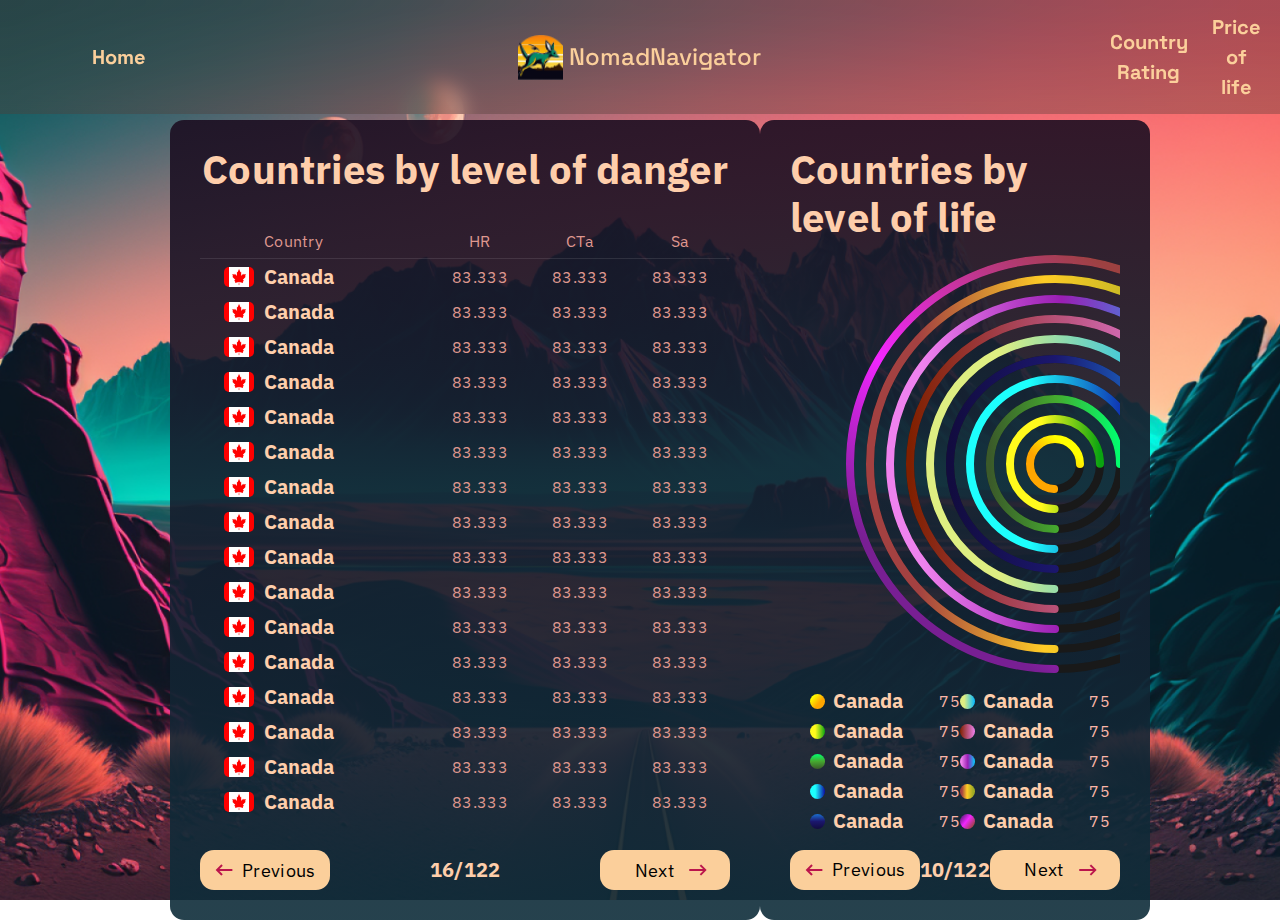
==== interface/index.html @ 2764aa21 "interface folder moved from 5 sem" ====
<!DOCTYPE html>
<html lang="en">
<head>
    <meta charset="UTF-8">
    <meta http-equiv="X-UA-Compatible" content="IE=edge">
    <meta name="viewport" content="width=device-width, initial-scale=1.0">
    <title>Помощник для переезда</title>
    <link rel="preconnect" href="https://fonts.googleapis.com">
    <link rel="preconnect" href="https://fonts.gstatic.com" crossorigin>
    <link href="https://fonts.googleapis.com/css2?family=Space+Grotesk:wght@500;700&display=swap" rel="stylesheet">
    <link href="https://fonts.googleapis.com/css2?family=Space+Grotesk:wght@500;700&family=Syne:wght@700&display=swap" rel="stylesheet">
    <link href="https://fonts.googleapis.com/css2?family=IBM+Plex+Sans:wght@400;700&family=Space+Grotesk:wght@500;700&family=Syne:wght@700&display=swap" rel="stylesheet">
    <link rel="stylesheet" href="css/bootstrap-reboot.min.css">
    <link rel="stylesheet" href="css/bootstrap-grid.min.css">
    <link rel="stylesheet" href="css/style.min.css">
</head>
<body>
    <section class="header">
        <div class="header__block">
            <button class="header__btn">Home</button>
        </div>
        <div class="header__block">
            <a href="#" class="header__logo">
                <img src="img/promo/logo.png" alt="logo">
                <span>NomadNavigator</span>
            </a>
        </div>
        <div class="header__block">
            <button class="header__btn">Country Rating</button>
            <button class="header__btn">Price of life</button>
        </div>
    </section>

    <section class="main hide">
        <div class="container">
            <button class="main__button">
                Help me to choose the country!
            </button>
        </div>
    </section>
    <section class="counting hide">
        <div class="counting__menu">
            <h1 class="counting__title">
                Counting the price of life
            </h1>
            <h2 class="counting__subtitle">
                    Choose options that fit your case
            </h2>
            <div class="counting__element">
                <div class="counting__name">Number of family members</div>
                <div class="counting__picker">
                    <ul id="family" class="counting__picks">
                        <li class="counting__pick active">1</li>
                        <li class="counting__pick">2</li>
                        <li class="counting__pick">3</li>
                        <li class="counting__pick">4</li>
                        <li class="counting__pick">5</li>
                        <li class="counting__pick">6</li>
                    </ul>
                </div>
            </div>
            <div class="counting__element">
                <div class="counting__name">Number of children attending...</div>
                <div class="counting__subnames">
                    <div class="counting__subname">Kindergarten</div>
                    <div class="counting__subname">School</div>
                </div>
                <div class="counting__wrapper">
                    <div class="counting__picker">
                        <ul id="kindergarten" class="counting__picks">
                            <li class="counting__pick active">0</li>
                            <li class="counting__pick">1</li>
                            <li class="counting__pick">2</li>
                            <li class="counting__pick">3</li>
                            <li class="counting__pick">4</li>
                            <li class="counting__pick">5</li>
                        </ul>
                    </div>
                    <div class="counting__picker">
                        <ul id="school" class="counting__picks">
                            <li class="counting__pick active">0</li>
                            <li class="counting__pick">1</li>
                            <li class="counting__pick">2</li>
                            <li class="counting__pick">3</li>
                            <li class="counting__pick">4</li>
                            <li class="counting__pick">5</li>
                        </ul>
                    </div>
                </div>
            </div>
            <div class="counting__element">
                <div class="counting__name">Packs of cigarettes a day</div>
                <div class="counting__picker">
                    <ul id="cigarettes" class="counting__picks">
                        <li class="counting__pick active">1</li>
                        <li class="counting__pick">2</li>
                        <li class="counting__pick">3</li>
                        <li class="counting__pick">4</li>
                    </ul>
                </div>
            </div>
            <div class="counting__element">
                <div class="counting__name">City moving method</div>
                <div class="counting__picker">
                    <ul id="moving" class="counting__picks">
                        <li class="counting__pick active">Taxi</li>
                        <li class="counting__pick">Own car</li>
                        <li class="counting__pick">Public transport</li>
                    </ul>
                </div>
            </div>
            <div class="counting__element">
                <div class="counting__name">Living location</div>
                <div class="counting__select">
                    <div class="counting__select_header">
                        <div class="counting__select_icon">
                            <img src="img/price/down.png" alt="down">
                        </div>
                        <div class="counting__select_current">Expand</div>
                    </div>
                    <div class="counting__select_body">
                        <div class="counting__select_item">1-bed in city center</div>
                        <div class="counting__select_item">3-bed in city center</div>
                        <div class="counting__select_item">1-bed on the outskirts</div>
                        <div class="counting__select_item">3-bed on the outskirts</div>
                        <div class="counting__select_item">own house/flat</div>
                    </div>
                </div>
            </div>
            <div class="counting__wrap">
                <button class="counting__button">Confirm</button>
            </div>
        </div>
    </section>
    <section class="price hide">
        <div class="price__main">
            <h2 class="price__title">Price of life</h2>
            <h3 class="price__subtitle">Top-10 countries</h3>
        </div>
        <div class="price__wrapper">
            <div class="price__country">
                <div class="price__number">1</div>
                <img src="img/flags/canada.png" alt="canada" class="price__flag">
                <div class="price__titles">
                    <div class="price__name">Canada</div>
                    <div class="price__cost">$12 000</div>
                </div>
            </div>
            <div class="price__country">
                <div class="price__number">6</div>
                <img src="img/flags/canada.png" alt="canada" class="price__flag">
                <div class="price__titles">
                    <div class="price__name">Canada</div>
                    <div class="price__cost">$12 000</div>
                </div>
            </div>
            <div class="price__country">
                <div class="price__number">2</div>
                <img src="img/flags/sweden.png" alt="sweden" class="price__flag">
                <div class="price__titles">
                    <div class="price__name">Sweden</div>
                    <div class="price__cost">$10 000</div>
                </div>
            </div>
            <div class="price__country">
                <div class="price__number">7</div>
                <img src="img/flags/sweden.png" alt="sweden" class="price__flag">
                <div class="price__titles">
                    <div class="price__name">Sweden</div>
                    <div class="price__cost">$10 000</div>
                </div>
            </div>
            <div class="price__country">
                <div class="price__number">3</div>
                <img src="img/flags/finland.png" alt="finland" class="price__flag">
                <div class="price__titles">
                    <div class="price__name">Finland</div>
                    <div class="price__cost">$8 000</div>
                </div>
            </div>
            <div class="price__country">
                <div class="price__number">8</div>
                <img src="img/flags/finland.png" alt="finland" class="price__flag">
                <div class="price__titles">
                    <div class="price__name">Finland</div>
                    <div class="price__cost">$8 000</div>
                </div>
            </div>
            <div class="price__country">
                <div class="price__number">4</div>
                <img src="img/flags/japan.png" alt="japan" class="price__flag">
                <div class="price__titles">
                    <div class="price__name">Japan</div>
                    <div class="price__cost">$6 000</div>
                </div>
            </div>
            <div class="price__country">
                <div class="price__number">9</div>
                <img src="img/flags/japan.png" alt="japan" class="price__flag">
                <div class="price__titles">
                    <div class="price__name">Japan</div>
                    <div class="price__cost">$6 000</div>
                </div>
            </div>
            <div class="price__country">
                <div class="price__number">5</div>
                <img src="img/flags/spain.png" alt="spain" class="price__flag">
                <div class="price__titles">
                    <div class="price__name">Spain</div>
                    <div class="price__cost">$5 000</div>
                </div>
            </div>
            <div class="price__country">
                <div class="price__number">10</div>
                <img src="img/flags/spain.png" alt="spain" class="price__flag">
                <div class="price__titles">
                    <div class="price__name">Spain</div>
                    <div class="price__cost">$5 000</div>
                </div>
            </div>
        </div>
    </section>
    <section class="stats">
        <div class="stats__wrapper">
            <h1 class="stats__title">
                Countries by level of danger
            </h1>
            <div class="stats__danger">
                <div class="stats__danger_header">
                    <div class="stats__danger_country">Country</div>
                    <div class="stats__danger_hr">HR</div>
                    <div class="stats__danger_cta">CTa</div>
                    <div class="stats__danger_sa">Sa</div>
                </div>
                <div class="stats__danger_element">
                    <div class="stats__danger_wrap">
                        <img src="img/flags/canada.png" alt="canada" class="stats__danger_img">
                        <div class="stats__danger_name">Canada</div>
                    </div>
                    <div class="stats__danger_hr">83.333</div>
                    <div class="stats__danger_cta">83.333</div>
                    <div class="stats__danger_sa">83.333</div>
                </div>
                <div class="stats__danger_element">
                    <div class="stats__danger_wrap">
                        <img src="img/flags/canada.png" alt="canada" class="stats__danger_img">
                        <div class="stats__danger_name">Canada</div>
                    </div>
                    <div class="stats__danger_hr">83.333</div>
                    <div class="stats__danger_cta">83.333</div>
                    <div class="stats__danger_sa">83.333</div>
                </div>
                <div class="stats__danger_element">
                    <div class="stats__danger_wrap">
                        <img src="img/flags/canada.png" alt="canada" class="stats__danger_img">
                        <div class="stats__danger_name">Canada</div>
                    </div>
                    <div class="stats__danger_hr">83.333</div>
                    <div class="stats__danger_cta">83.333</div>
                    <div class="stats__danger_sa">83.333</div>
                </div>
                <div class="stats__danger_element">
                    <div class="stats__danger_wrap">
                        <img src="img/flags/canada.png" alt="canada" class="stats__danger_img">
                        <div class="stats__danger_name">Canada</div>
                    </div>
                    <div class="stats__danger_hr">83.333</div>
                    <div class="stats__danger_cta">83.333</div>
                    <div class="stats__danger_sa">83.333</div>
                </div>
                <div class="stats__danger_element">
                    <div class="stats__danger_wrap">
                        <img src="img/flags/canada.png" alt="canada" class="stats__danger_img">
                        <div class="stats__danger_name">Canada</div>
                    </div>
                    <div class="stats__danger_hr">83.333</div>
                    <div class="stats__danger_cta">83.333</div>
                    <div class="stats__danger_sa">83.333</div>
                </div>
                <div class="stats__danger_element">
                    <div class="stats__danger_wrap">
                        <img src="img/flags/canada.png" alt="canada" class="stats__danger_img">
                        <div class="stats__danger_name">Canada</div>
                    </div>
                    <div class="stats__danger_hr">83.333</div>
                    <div class="stats__danger_cta">83.333</div>
                    <div class="stats__danger_sa">83.333</div>
                </div>
                <div class="stats__danger_element">
                    <div class="stats__danger_wrap">
                        <img src="img/flags/canada.png" alt="canada" class="stats__danger_img">
                        <div class="stats__danger_name">Canada</div>
                    </div>
                    <div class="stats__danger_hr">83.333</div>
                    <div class="stats__danger_cta">83.333</div>
                    <div class="stats__danger_sa">83.333</div>
                </div>
                <div class="stats__danger_element">
                    <div class="stats__danger_wrap">
                        <img src="img/flags/canada.png" alt="canada" class="stats__danger_img">
                        <div class="stats__danger_name">Canada</div>
                    </div>
                    <div class="stats__danger_hr">83.333</div>
                    <div class="stats__danger_cta">83.333</div>
                    <div class="stats__danger_sa">83.333</div>
                </div>
                <div class="stats__danger_element">
                    <div class="stats__danger_wrap">
                        <img src="img/flags/canada.png" alt="canada" class="stats__danger_img">
                        <div class="stats__danger_name">Canada</div>
                    </div>
                    <div class="stats__danger_hr">83.333</div>
                    <div class="stats__danger_cta">83.333</div>
                    <div class="stats__danger_sa">83.333</div>
                </div>
                <div class="stats__danger_element">
                    <div class="stats__danger_wrap">
                        <img src="img/flags/canada.png" alt="canada" class="stats__danger_img">
                        <div class="stats__danger_name">Canada</div>
                    </div>
                    <div class="stats__danger_hr">83.333</div>
                    <div class="stats__danger_cta">83.333</div>
                    <div class="stats__danger_sa">83.333</div>
                </div>
                <div class="stats__danger_element">
                    <div class="stats__danger_wrap">
                        <img src="img/flags/canada.png" alt="canada" class="stats__danger_img">
                        <div class="stats__danger_name">Canada</div>
                    </div>
                    <div class="stats__danger_hr">83.333</div>
                    <div class="stats__danger_cta">83.333</div>
                    <div class="stats__danger_sa">83.333</div>
                </div>
                <div class="stats__danger_element">
                    <div class="stats__danger_wrap">
                        <img src="img/flags/canada.png" alt="canada" class="stats__danger_img">
                        <div class="stats__danger_name">Canada</div>
                    </div>
                    <div class="stats__danger_hr">83.333</div>
                    <div class="stats__danger_cta">83.333</div>
                    <div class="stats__danger_sa">83.333</div>
                </div>
                <div class="stats__danger_element">
                    <div class="stats__danger_wrap">
                        <img src="img/flags/canada.png" alt="canada" class="stats__danger_img">
                        <div class="stats__danger_name">Canada</div>
                    </div>
                    <div class="stats__danger_hr">83.333</div>
                    <div class="stats__danger_cta">83.333</div>
                    <div class="stats__danger_sa">83.333</div>
                </div>
                <div class="stats__danger_element">
                    <div class="stats__danger_wrap">
                        <img src="img/flags/canada.png" alt="canada" class="stats__danger_img">
                        <div class="stats__danger_name">Canada</div>
                    </div>
                    <div class="stats__danger_hr">83.333</div>
                    <div class="stats__danger_cta">83.333</div>
                    <div class="stats__danger_sa">83.333</div>
                </div>
                <div class="stats__danger_element">
                    <div class="stats__danger_wrap">
                        <img src="img/flags/canada.png" alt="canada" class="stats__danger_img">
                        <div class="stats__danger_name">Canada</div>
                    </div>
                    <div class="stats__danger_hr">83.333</div>
                    <div class="stats__danger_cta">83.333</div>
                    <div class="stats__danger_sa">83.333</div>
                </div>
                <div class="stats__danger_element">
                    <div class="stats__danger_wrap">
                        <img src="img/flags/canada.png" alt="canada" class="stats__danger_img">
                        <div class="stats__danger_name">Canada</div>
                    </div>
                    <div class="stats__danger_hr">83.333</div>
                    <div class="stats__danger_cta">83.333</div>
                    <div class="stats__danger_sa">83.333</div>
                </div>
            </div>
            <div class="stats__pages">
                <button class="stats__pages_btn">
                    <img src="img/stats/arrow-left.png" alt="left-arrow">Previous
                </button>
                <div class="stats__pages_number">
                    <div class="stats__pages_current">16</div>
                    <div class="stats__pages_total">122</div>
                </div>
                <button class="stats__pages_btn">Next
                    <img src="img/stats/arrow-right.png" alt="right-arrow">
                </button>
            </div>
        </div>
        
        <div class="stats__wrapper">
            <h1 class="stats__title">
                Countries by level of life
            </h1>
            <svg class="stats__diagram"></svg>
            <div class="stats__countries">
                <div class="stats__country">
                    <div class="stats__country_block">
                        <div class="stats__country_color"></div>
                        <div class="stats__country_name">Canada</div>
                    </div>
                    <div class="stats__country_level">75</div>
                </div>
                <div class="stats__country">
                    <div class="stats__country_block">
                        <div class="stats__country_color"></div>
                        <div class="stats__country_name">Canada</div>
                    </div>
                    <div class="stats__country_level">75</div>
                </div>
                <div class="stats__country">
                    <div class="stats__country_block">
                        <div class="stats__country_color"></div>
                        <div class="stats__country_name">Canada</div>
                    </div>
                    <div class="stats__country_level">75</div>
                </div>
                <div class="stats__country">
                    <div class="stats__country_block">
                        <div class="stats__country_color"></div>
                        <div class="stats__country_name">Canada</div>
                    </div>
                    <div class="stats__country_level">75</div>
                </div>
                <div class="stats__country">
                    <div class="stats__country_block">
                        <div class="stats__country_color"></div>
                        <div class="stats__country_name">Canada</div>
                    </div>
                    <div class="stats__country_level">75</div>
                </div>
                <div class="stats__country">
                    <div class="stats__country_block">
                        <div class="stats__country_color"></div>
                        <div class="stats__country_name">Canada</div>
                    </div>
                    <div class="stats__country_level">75</div>
                </div>
                <div class="stats__country">
                    <div class="stats__country_block">
                        <div class="stats__country_color"></div>
                        <div class="stats__country_name">Canada</div>
                    </div>
                    <div class="stats__country_level">75</div>
                </div>
                <div class="stats__country">
                    <div class="stats__country_block">
                        <div class="stats__country_color"></div>
                        <div class="stats__country_name">Canada</div>
                    </div>
                    <div class="stats__country_level">75</div>
                </div>
                <div class="stats__country">
                    <div class="stats__country_block">
                        <div class="stats__country_color"></div>
                        <div class="stats__country_name">Canada</div>
                    </div>
                    <div class="stats__country_level">75</div>
                </div>
                <div class="stats__country">
                    <div class="stats__country_block">
                        <div class="stats__country_color"></div>
                        <div class="stats__country_name">Canada</div>
                    </div>
                    <div class="stats__country_level">75</div>
                </div>
            </div>
            <div class="stats__pages">
                <button class="stats__pages_btn">
                    <img src="img/stats/arrow-left.png" alt="left-arrow">Previous
                </button>
                <div class="stats__pages_number">
                    <div class="stats__pages_current">10</div>
                    <div class="stats__pages_total">122</div>
                </div>
                <button class="stats__pages_btn">Next
                    <img src="img/stats/arrow-right.png" alt="right-arrow">
                </button>
            </div>
        </div>
    </section>
    <script src="js/width_fix.js"></script>
    <script src="js/dropdown.js"></script>
    <script src="js/counting.js"></script>
    <script src="js/picker.js"></script>
    <script src="js/circles.js"></script>
</body>
</html>
---- interface/css/style.min.css ----
.main{position:relative;z-index:0;height:100vh;background:url(../img/main/mainscreen.png) center center/cover no-repeat}.main .container{display:-webkit-box;display:-ms-flexbox;display:flex;-webkit-box-pack:center;-ms-flex-pack:center;justify-content:center}.main__button{margin-top:750px;padding:16px 20px;background:#f99085;border:1px solid rgba(0,0,0,.1);border-radius:40px;font-family:"Syne";font-weight:700;font-size:24px}.main__button:hover{-webkit-box-shadow:0px 0px 5px 6px rgba(0,0,0,.3);box-shadow:0px 0px 5px 6px rgba(0,0,0,.3);-webkit-transform:scale(1.05);transform:scale(1.05);-webkit-transition:.7s all;transition:.7s all}.header{position:absolute;z-index:1;min-height:10%;width:100%;display:-webkit-box;display:-ms-flexbox;display:flex;-webkit-box-pack:justify;-ms-flex-pack:justify;justify-content:space-between;-webkit-backdrop-filter:blur(10px);backdrop-filter:blur(10px);background:-webkit-gradient(linear, left bottom, left top, from(rgba(0, 0, 0, 0.1)), to(rgba(0, 0, 0, 0.1))),-webkit-gradient(linear, left bottom, left top, from(rgba(120, 81, 73, 0.3)), to(rgba(120, 81, 73, 0.3)));background:linear-gradient(0deg, rgba(0, 0, 0, 0.1), rgba(0, 0, 0, 0.1)),linear-gradient(0deg, rgba(120, 81, 73, 0.3), rgba(120, 81, 73, 0.3))}.header__block{display:-webkit-box;display:-ms-flexbox;display:flex;-webkit-box-align:center;-ms-flex-align:center;align-items:center;width:33%}.header__block:nth-child(1){padding-left:80px}.header__block:nth-child(2){-webkit-box-pack:center;-ms-flex-pack:center;justify-content:center}.header__block:nth-child(3){padding:0 60px 0 240px;-webkit-box-pack:justify;-ms-flex-pack:justify;justify-content:space-between}.header__block a{text-decoration:none}.header__btn{padding:12px;border:0px solid rgba(0,0,0,.3);background-color:rgba(0,0,0,0);font-weight:700;font-size:20px;color:#fbcf9b;font-family:"Space Grotesk"}.header__btn:hover{-webkit-box-shadow:0px 0px 5px 3px rgba(0,0,0,.3);box-shadow:0px 0px 5px 3px rgba(0,0,0,.3);border:1px solid rgba(0,0,0,.1);-webkit-transition:.5s all;transition:.5s all}.header__logo{display:-webkit-box;display:-ms-flexbox;display:flex;-webkit-box-align:center;-ms-flex-align:center;align-items:center}.header__logo img{width:45px;heigth:45px}.header__logo span{margin-left:6px;color:#fbcf9b;font-family:"Space Grotesk";font-weight:500;font-size:24px}.counting{height:100vh;display:-webkit-box;display:-ms-flexbox;display:flex;-webkit-box-pack:right;-ms-flex-pack:right;justify-content:right;background:url(../img/price/background.png) center center/cover no-repeat}.counting__menu{background:-webkit-gradient(linear, left top, left bottom, from(rgba(18, 33, 43, 0.9)), to(rgba(33, 50, 52, 0.9)));background:linear-gradient(rgba(18, 33, 43, 0.9), rgba(33, 50, 52, 0.9));padding:40px 40px 20px 40px;width:655px;height:800px;margin-top:100px;margin-right:200px;border-radius:14px}.counting__title{font-size:40px;font-family:"IBM Plex Sans";font-weight:700;letter-spacing:.005em;color:#feceab}.counting__subtitle{margin-bottom:32px;font-size:16px;font-family:"IBM Plex Sans";font-weight:400;letter-spacing:.0168em;color:#fbb6a8}.counting__subname{display:inline-block;font-size:14px;font-family:"IBM Plex Sans";font-weight:400;letter-spacing:.0168em;color:#fbb6a8;margin-bottom:4px}.counting__subname:nth-child(1){margin-right:192px}.counting__element{margin-bottom:20px}.counting__name{font-family:"IBM Plex Sans";font-weight:700;letter-spacing:.005em;color:#feceab;font-size:20px;margin-bottom:6px}.counting__wrapper{display:-webkit-box;display:-ms-flexbox;display:flex;-webkit-box-pack:justify;-ms-flex-pack:justify;justify-content:space-between}.counting__picker{background-color:#7e8689;border-radius:12px;padding-left:6px;width:224px}.counting__picks{display:-webkit-box;display:-ms-flexbox;display:flex;-webkit-box-orient:horizontal;-webkit-box-direction:normal;-ms-flex-direction:row;flex-direction:row;-webkit-box-align:center;-ms-flex-align:center;align-items:center;padding:0;margin:0;margin-right:0;list-style-type:none;height:40px;gap:4px}.counting__pick{border-radius:10px;cursor:pointer;display:-webkit-box;display:-ms-flexbox;display:flex;-webkit-box-align:center;-ms-flex-align:center;align-items:center;-webkit-box-pack:center;-ms-flex-pack:center;justify-content:center;min-width:32px;min-height:32px;font-family:"IBM Plex Sans";font-weight:400;letter-spacing:.0168em;color:#fbb6a8;color:#616161;font-size:16px}.counting__pick.active{-webkit-transition:all .9s cubic-bezier(0.25, 0.46, 0.45, 0.94);transition:all .9s cubic-bezier(0.25, 0.46, 0.45, 0.94);color:#000;background-color:#fbcf9b}.counting__wrap{width:100%;display:-webkit-box;display:-ms-flexbox;display:flex;-webkit-box-align:center;-ms-flex-align:center;align-items:center;-webkit-box-pack:center;-ms-flex-pack:center;justify-content:center}.counting__button{-webkit-transition:.5s all;transition:.5s all;display:-webkit-box;display:-ms-flexbox;display:flex;-webkit-box-pack:center;-ms-flex-pack:center;justify-content:center;-webkit-box-align:center;-ms-flex-align:center;align-items:center;margin-top:35px;width:180px;height:60px;background-color:#fbcf9b;border-radius:14px;font-family:"IBM Plex Sans";font-weight:700;letter-spacing:.005em;color:#feceab;font-size:20px;color:#000}.counting__button:hover{-webkit-box-shadow:0px 0px 5px 6px rgba(0,0,0,.3);box-shadow:0px 0px 5px 6px rgba(0,0,0,.3);-webkit-transform:scale(1.1);transform:scale(1.1);-webkit-transition:.7s all;transition:.7s all}.counting__select_header{-webkit-transition:.3s all;transition:.3s all;z-index:2;border-radius:12px;height:40px;width:240px;display:-webkit-box;display:-ms-flexbox;display:flex;-webkit-box-align:center;-ms-flex-align:center;align-items:center;-webkit-box-pack:left;-ms-flex-pack:left;justify-content:left;padding-left:16px;background-color:#7e8689;cursor:pointer}.counting__select_header.active{border-bottom-left-radius:0;border-bottom-right-radius:0;border-bottom:1px solid #000}.counting__select_current{font-size:16px;font-family:"IBM Plex Sans";font-weight:700;letter-spacing:.005em;color:#feceab}.counting__select_icon{margin-right:20px;display:-webkit-box;display:-ms-flexbox;display:flex;-webkit-box-align:center;-ms-flex-align:center;align-items:center;-webkit-box-pack:center;-ms-flex-pack:center;justify-content:center;height:24px;width:24px}.counting__select_body{z-index:-1;opacity:0;-webkit-transform:translateY(-20px);transform:translateY(-20px);position:absolute;display:block;width:240px;border-radius:12px;border-top-left-radius:0;border-top-right-radius:0;background-color:#7e8689}.counting__select_body.active{opacity:1;z-index:1;display:block;-webkit-transition:.8s all;transition:.8s all;-webkit-transform:translateY(0px);transform:translateY(0px)}.counting__select_item{-webkit-transition:.3s all;transition:.3s all;cursor:pointer;display:-webkit-box;display:-ms-flexbox;display:flex;-webkit-box-pack:center;-ms-flex-pack:center;justify-content:center;-webkit-box-align:center;-ms-flex-align:center;align-items:center;height:40px;font-size:16px;font-family:"IBM Plex Sans";font-weight:700;letter-spacing:.005em;color:#feceab}.counting__select_item:hover{background:rgba(20,9,39,.5);border-radius:8px}.price{z-index:0;height:100vh;background:url(../img/price/background.png) center center/cover no-repeat;display:-webkit-box;display:-ms-flexbox;display:flex;-webkit-box-orient:vertical;-webkit-box-direction:normal;-ms-flex-direction:column;flex-direction:column}.price__main{padding-top:180px;display:-webkit-box;display:-ms-flexbox;display:flex;-webkit-box-orient:vertical;-webkit-box-direction:normal;-ms-flex-direction:column;flex-direction:column;-webkit-box-align:center;-ms-flex-align:center;align-items:center}.price__title{font-family:"IBM Plex Sans";font-weight:700;letter-spacing:.005em;color:#feceab;font-size:40px;margin:0}.price__subtitle{font-family:"IBM Plex Sans";font-weight:400;letter-spacing:.0168em;color:#fbb6a8;font-size:14px}.price__wrapper{display:grid;grid-template:repeat(5, 85px)/repeat(2, 300px);gap:20px 72px;margin:80px 110px 0 800px;width:960px;height:510px}.price__country{-webkit-transition:.7s all;transition:.7s all;display:-webkit-box;display:-ms-flexbox;display:flex;-webkit-box-align:center;-ms-flex-align:center;align-items:center;width:300px;height:85px;background:-webkit-gradient(linear, left top, left bottom, from(rgba(49, 64, 74, 0.9)), to(rgba(29, 36, 37, 0.9)));background:linear-gradient(rgba(49, 64, 74, 0.9), rgba(29, 36, 37, 0.9));border-radius:8px}.price__country:hover{-webkit-transform:scale(1.1) translate(-10px, -10px);transform:scale(1.1) translate(-10px, -10px)}.price__country:nth-child(3){margin-left:72px}.price__country:nth-child(4){margin-left:72px}.price__country:nth-child(5){margin-left:144px}.price__country:nth-child(6){margin-left:144px}.price__country:nth-child(7){margin-left:216px}.price__country:nth-child(8){margin-left:216px}.price__country:nth-child(9){margin-left:288px}.price__country:nth-child(10){margin-left:288px}.price__number{margin:0 20px;display:-webkit-box;display:-ms-flexbox;display:flex;-webkit-box-align:center;-ms-flex-align:center;align-items:center;-webkit-box-pack:center;-ms-flex-pack:center;justify-content:center;width:32px;height:32px;border-radius:100%;background-color:#fbcf9b}.price__flag{margin-right:13px;max-height:40px;max-width:60px;border-radius:8px}.price__titles{display:-webkit-box;display:-ms-flexbox;display:flex;-webkit-box-orient:vertical;-webkit-box-direction:normal;-ms-flex-direction:column;flex-direction:column;-webkit-box-pack:center;-ms-flex-pack:center;justify-content:center}.price__name{font-family:"IBM Plex Sans";font-weight:700;letter-spacing:.005em;color:#feceab;font-size:20px;color:#feceab}.price__cost{font-family:"IBM Plex Sans";font-weight:400;letter-spacing:.0168em;color:#fbb6a8;font-size:16px;color:#df978f}.stats{height:100vh;display:-webkit-box;display:-ms-flexbox;display:flex;-webkit-box-pack:justify;-ms-flex-pack:justify;justify-content:space-between;padding:120px 170px 40px 170px;background:url(../img/stats/background.png) center center/cover no-repeat}.stats__wrapper{background:-webkit-gradient(linear, left top, left bottom, from(rgba(28, 14, 33, 0.9)), to(rgba(14, 45, 58, 0.9)));background:linear-gradient(rgba(28, 14, 33, 0.9), rgba(14, 45, 58, 0.9));display:-webkit-box;display:-ms-flexbox;display:flex;-webkit-box-orient:vertical;-webkit-box-direction:normal;-ms-flex-direction:column;flex-direction:column;-webkit-box-pack:justify;-ms-flex-pack:justify;justify-content:space-between;width:590px;height:800px;border-radius:14px;padding:25px 30px 30px 30px}.stats__title{margin:0;display:-webkit-box;display:-ms-flexbox;display:flex;-webkit-box-pack:center;-ms-flex-pack:center;justify-content:center;font-family:"IBM Plex Sans";font-weight:700;letter-spacing:.005em;color:#feceab;font-size:40px}.stats__danger{display:grid;grid-template:repeat(17, 35px)/1fr}.stats__danger_header{display:-webkit-box;display:-ms-flexbox;display:flex;-webkit-box-pack:justify;-ms-flex-pack:justify;justify-content:space-between;border-bottom:1px solid rgba(255,255,255,.1)}.stats__danger_country{padding-left:64px;display:-webkit-box;display:-ms-flexbox;display:flex;-webkit-box-pack:start;-ms-flex-pack:start;justify-content:start;-webkit-box-align:center;-ms-flex-align:center;align-items:center;width:230px;font-family:"IBM Plex Sans";font-weight:400;letter-spacing:.0168em;color:#fbb6a8;font-size:16px;color:#df978f}.stats__danger_hr,.stats__danger_cta,.stats__danger_sa{width:100px;display:-webkit-box;display:-ms-flexbox;display:flex;-webkit-box-pack:center;-ms-flex-pack:center;justify-content:center;-webkit-box-align:center;-ms-flex-align:center;align-items:center;font-family:"IBM Plex Sans";font-weight:400;letter-spacing:.0168em;color:#fbb6a8;font-size:16px;color:#df978f}.stats__danger_element{display:-webkit-box;display:-ms-flexbox;display:flex;-webkit-box-pack:justify;-ms-flex-pack:justify;justify-content:space-between}.stats__danger_wrap{display:-webkit-box;display:-ms-flexbox;display:flex;-webkit-box-align:center;-ms-flex-align:center;align-items:center;-webkit-box-pack:start;-ms-flex-pack:start;justify-content:start;width:230px}.stats__danger_img{margin-left:24px;width:30px;height:20px;border-radius:5px}.stats__danger_name{font-family:"IBM Plex Sans";font-weight:700;letter-spacing:.005em;color:#feceab;font-size:20px;margin-left:10px}.stats__diagram{display:-webkit-box;display:-ms-flexbox;display:flex;-webkit-box-pack:center;-ms-flex-pack:center;justify-content:center;height:418px}.stats__diagram circle{z-index:1;fill:none;stroke-width:8;stroke-linecap:round}.stats__countries{padding-left:20px;padding-right:20px;height:150px;display:-webkit-box;display:-ms-flexbox;display:flex;-webkit-box-orient:vertical;-webkit-box-direction:normal;-ms-flex-direction:column;flex-direction:column;-ms-flex-wrap:wrap;flex-wrap:wrap;-webkit-box-pack:center;-ms-flex-pack:center;justify-content:center;-ms-flex-line-pack:justify;align-content:space-between}.stats__country{height:30px;width:150px;display:-webkit-box;display:-ms-flexbox;display:flex;-webkit-box-pack:justify;-ms-flex-pack:justify;justify-content:space-between;-webkit-box-align:center;-ms-flex-align:center;align-items:center}.stats__country_block{display:-webkit-box;display:-ms-flexbox;display:flex;-webkit-box-pack:start;-ms-flex-pack:start;justify-content:start;-webkit-box-align:center;-ms-flex-align:center;align-items:center}.stats__country_color{margin-right:8px;width:15px;height:15px;border-radius:100%}.stats__country_name{font-family:"IBM Plex Sans";font-weight:700;letter-spacing:.005em;color:#feceab;font-size:20px}.stats__country_level{font-family:"IBM Plex Sans";font-weight:400;letter-spacing:.0168em;color:#fbb6a8;font-size:16px}.stats__pages{display:-webkit-box;display:-ms-flexbox;display:flex;-webkit-box-pack:justify;-ms-flex-pack:justify;justify-content:space-between}.stats__pages_btn{-webkit-transition:.5s all;transition:.5s all;font-family:"IBM Plex Sans";font-weight:400;letter-spacing:.0168em;color:#fbb6a8;font-size:18px;color:#000;display:-webkit-box;display:-ms-flexbox;display:flex;-webkit-box-align:center;-ms-flex-align:center;align-items:center;border:none;padding:0;width:130px;height:40px;background-color:#fbcf9b;border-radius:14px}.stats__pages_btn:nth-child(1){-webkit-box-pack:left;-ms-flex-pack:left;justify-content:left;padding-left:12px}.stats__pages_btn:nth-child(1) img{margin-right:6px}.stats__pages_btn:nth-child(3){-webkit-box-pack:right;-ms-flex-pack:right;justify-content:right;padding-right:20px}.stats__pages_btn:nth-child(3) img{margin-left:12px}.stats__pages_btn:hover{border:none;-webkit-transform:scale(1.1) translateY(2px);transform:scale(1.1) translateY(2px);-webkit-box-shadow:0px 0px 7px 3px rgba(242,228,174,.3);box-shadow:0px 0px 7px 3px rgba(242,228,174,.3)}.stats__pages_number{display:-webkit-box;display:-ms-flexbox;display:flex;-webkit-box-pack:center;-ms-flex-pack:center;justify-content:center;-webkit-box-align:center;-ms-flex-align:center;align-items:center;font-family:"IBM Plex Sans";font-weight:700;letter-spacing:.005em;color:#feceab;font-size:20px}.stats__pages_total::before{content:"/"}.hide{display:none}/*# sourceMappingURL=style.min.css.map */
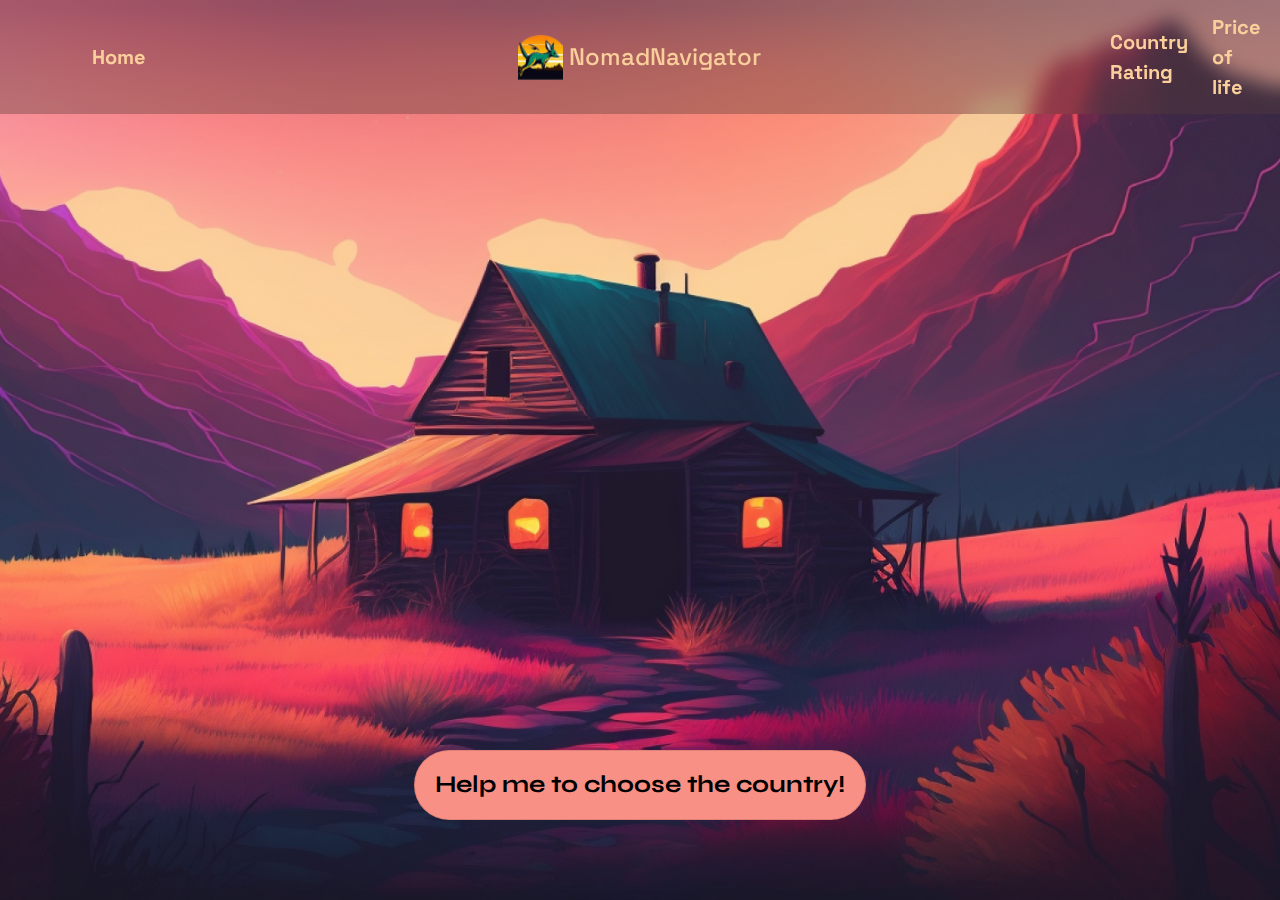
==== commit ee1f2c31: "multipage + animations" ====
--- a/interface/index.html
+++ b/interface/index.html
@@ -4,7 +4,7 @@
     <meta charset="UTF-8">
     <meta http-equiv="X-UA-Compatible" content="IE=edge">
     <meta name="viewport" content="width=device-width, initial-scale=1.0">
-    <title>Помощник для переезда</title>
+    <title>Moving Assistant</title>
     <link rel="preconnect" href="https://fonts.googleapis.com">
     <link rel="preconnect" href="https://fonts.gstatic.com" crossorigin>
     <link href="https://fonts.googleapis.com/css2?family=Space+Grotesk:wght@500;700&display=swap" rel="stylesheet">
@@ -12,480 +12,34 @@
     <link href="https://fonts.googleapis.com/css2?family=IBM+Plex+Sans:wght@400;700&family=Space+Grotesk:wght@500;700&family=Syne:wght@700&display=swap" rel="stylesheet">
     <link rel="stylesheet" href="css/bootstrap-reboot.min.css">
     <link rel="stylesheet" href="css/bootstrap-grid.min.css">
+    <link rel="stylesheet" href="css/animate.css"/>
     <link rel="stylesheet" href="css/style.min.css">
 </head>
 <body>
-    <section class="header">
+    <section class="header animate__animated animate__fadeInDown wow">
         <div class="header__block">
-            <button class="header__btn">Home</button>
+            <a href="index.html" class="header__btn">Home</a>
         </div>
         <div class="header__block">
-            <a href="#" class="header__logo">
+            <a href="index.html" class="header__logo">
                 <img src="img/promo/logo.png" alt="logo">
                 <span>NomadNavigator</span>
             </a>
         </div>
         <div class="header__block">
-            <button class="header__btn">Country Rating</button>
-            <button class="header__btn">Price of life</button>
+            <a href="html/rating.html" class="header__btn">Country Rating</a>
+            <a href="html/counting.html" class="header__btn">Price of life</a>
         </div>
     </section>
 
-    <section class="main hide">
+    <section class="main animate__animated animate__fadeIn wow">
         <div class="container">
-            <button class="main__button">
+            <button class="main__button animate__animated animate__backInLeft wow">
                 Help me to choose the country!
             </button>
         </div>
     </section>
-    <section class="counting hide">
-        <div class="counting__menu">
-            <h1 class="counting__title">
-                Counting the price of life
-            </h1>
-            <h2 class="counting__subtitle">
-                    Choose options that fit your case
-            </h2>
-            <div class="counting__element">
-                <div class="counting__name">Number of family members</div>
-                <div class="counting__picker">
-                    <ul id="family" class="counting__picks">
-                        <li class="counting__pick active">1</li>
-                        <li class="counting__pick">2</li>
-                        <li class="counting__pick">3</li>
-                        <li class="counting__pick">4</li>
-                        <li class="counting__pick">5</li>
-                        <li class="counting__pick">6</li>
-                    </ul>
-                </div>
-            </div>
-            <div class="counting__element">
-                <div class="counting__name">Number of children attending...</div>
-                <div class="counting__subnames">
-                    <div class="counting__subname">Kindergarten</div>
-                    <div class="counting__subname">School</div>
-                </div>
-                <div class="counting__wrapper">
-                    <div class="counting__picker">
-                        <ul id="kindergarten" class="counting__picks">
-                            <li class="counting__pick active">0</li>
-                            <li class="counting__pick">1</li>
-                            <li class="counting__pick">2</li>
-                            <li class="counting__pick">3</li>
-                            <li class="counting__pick">4</li>
-                            <li class="counting__pick">5</li>
-                        </ul>
-                    </div>
-                    <div class="counting__picker">
-                        <ul id="school" class="counting__picks">
-                            <li class="counting__pick active">0</li>
-                            <li class="counting__pick">1</li>
-                            <li class="counting__pick">2</li>
-                            <li class="counting__pick">3</li>
-                            <li class="counting__pick">4</li>
-                            <li class="counting__pick">5</li>
-                        </ul>
-                    </div>
-                </div>
-            </div>
-            <div class="counting__element">
-                <div class="counting__name">Packs of cigarettes a day</div>
-                <div class="counting__picker">
-                    <ul id="cigarettes" class="counting__picks">
-                        <li class="counting__pick active">1</li>
-                        <li class="counting__pick">2</li>
-                        <li class="counting__pick">3</li>
-                        <li class="counting__pick">4</li>
-                    </ul>
-                </div>
-            </div>
-            <div class="counting__element">
-                <div class="counting__name">City moving method</div>
-                <div class="counting__picker">
-                    <ul id="moving" class="counting__picks">
-                        <li class="counting__pick active">Taxi</li>
-                        <li class="counting__pick">Own car</li>
-                        <li class="counting__pick">Public transport</li>
-                    </ul>
-                </div>
-            </div>
-            <div class="counting__element">
-                <div class="counting__name">Living location</div>
-                <div class="counting__select">
-                    <div class="counting__select_header">
-                        <div class="counting__select_icon">
-                            <img src="img/price/down.png" alt="down">
-                        </div>
-                        <div class="counting__select_current">Expand</div>
-                    </div>
-                    <div class="counting__select_body">
-                        <div class="counting__select_item">1-bed in city center</div>
-                        <div class="counting__select_item">3-bed in city center</div>
-                        <div class="counting__select_item">1-bed on the outskirts</div>
-                        <div class="counting__select_item">3-bed on the outskirts</div>
-                        <div class="counting__select_item">own house/flat</div>
-                    </div>
-                </div>
-            </div>
-            <div class="counting__wrap">
-                <button class="counting__button">Confirm</button>
-            </div>
-        </div>
-    </section>
-    <section class="price hide">
-        <div class="price__main">
-            <h2 class="price__title">Price of life</h2>
-            <h3 class="price__subtitle">Top-10 countries</h3>
-        </div>
-        <div class="price__wrapper">
-            <div class="price__country">
-                <div class="price__number">1</div>
-                <img src="img/flags/canada.png" alt="canada" class="price__flag">
-                <div class="price__titles">
-                    <div class="price__name">Canada</div>
-                    <div class="price__cost">$12 000</div>
-                </div>
-            </div>
-            <div class="price__country">
-                <div class="price__number">6</div>
-                <img src="img/flags/canada.png" alt="canada" class="price__flag">
-                <div class="price__titles">
-                    <div class="price__name">Canada</div>
-                    <div class="price__cost">$12 000</div>
-                </div>
-            </div>
-            <div class="price__country">
-                <div class="price__number">2</div>
-                <img src="img/flags/sweden.png" alt="sweden" class="price__flag">
-                <div class="price__titles">
-                    <div class="price__name">Sweden</div>
-                    <div class="price__cost">$10 000</div>
-                </div>
-            </div>
-            <div class="price__country">
-                <div class="price__number">7</div>
-                <img src="img/flags/sweden.png" alt="sweden" class="price__flag">
-                <div class="price__titles">
-                    <div class="price__name">Sweden</div>
-                    <div class="price__cost">$10 000</div>
-                </div>
-            </div>
-            <div class="price__country">
-                <div class="price__number">3</div>
-                <img src="img/flags/finland.png" alt="finland" class="price__flag">
-                <div class="price__titles">
-                    <div class="price__name">Finland</div>
-                    <div class="price__cost">$8 000</div>
-                </div>
-            </div>
-            <div class="price__country">
-                <div class="price__number">8</div>
-                <img src="img/flags/finland.png" alt="finland" class="price__flag">
-                <div class="price__titles">
-                    <div class="price__name">Finland</div>
-                    <div class="price__cost">$8 000</div>
-                </div>
-            </div>
-            <div class="price__country">
-                <div class="price__number">4</div>
-                <img src="img/flags/japan.png" alt="japan" class="price__flag">
-                <div class="price__titles">
-                    <div class="price__name">Japan</div>
-                    <div class="price__cost">$6 000</div>
-                </div>
-            </div>
-            <div class="price__country">
-                <div class="price__number">9</div>
-                <img src="img/flags/japan.png" alt="japan" class="price__flag">
-                <div class="price__titles">
-                    <div class="price__name">Japan</div>
-                    <div class="price__cost">$6 000</div>
-                </div>
-            </div>
-            <div class="price__country">
-                <div class="price__number">5</div>
-                <img src="img/flags/spain.png" alt="spain" class="price__flag">
-                <div class="price__titles">
-                    <div class="price__name">Spain</div>
-                    <div class="price__cost">$5 000</div>
-                </div>
-            </div>
-            <div class="price__country">
-                <div class="price__number">10</div>
-                <img src="img/flags/spain.png" alt="spain" class="price__flag">
-                <div class="price__titles">
-                    <div class="price__name">Spain</div>
-                    <div class="price__cost">$5 000</div>
-                </div>
-            </div>
-        </div>
-    </section>
-    <section class="stats">
-        <div class="stats__wrapper">
-            <h1 class="stats__title">
-                Countries by level of danger
-            </h1>
-            <div class="stats__danger">
-                <div class="stats__danger_header">
-                    <div class="stats__danger_country">Country</div>
-                    <div class="stats__danger_hr">HR</div>
-                    <div class="stats__danger_cta">CTa</div>
-                    <div class="stats__danger_sa">Sa</div>
-                </div>
-                <div class="stats__danger_element">
-                    <div class="stats__danger_wrap">
-                        <img src="img/flags/canada.png" alt="canada" class="stats__danger_img">
-                        <div class="stats__danger_name">Canada</div>
-                    </div>
-                    <div class="stats__danger_hr">83.333</div>
-                    <div class="stats__danger_cta">83.333</div>
-                    <div class="stats__danger_sa">83.333</div>
-                </div>
-                <div class="stats__danger_element">
-                    <div class="stats__danger_wrap">
-                        <img src="img/flags/canada.png" alt="canada" class="stats__danger_img">
-                        <div class="stats__danger_name">Canada</div>
-                    </div>
-                    <div class="stats__danger_hr">83.333</div>
-                    <div class="stats__danger_cta">83.333</div>
-                    <div class="stats__danger_sa">83.333</div>
-                </div>
-                <div class="stats__danger_element">
-                    <div class="stats__danger_wrap">
-                        <img src="img/flags/canada.png" alt="canada" class="stats__danger_img">
-                        <div class="stats__danger_name">Canada</div>
-                    </div>
-                    <div class="stats__danger_hr">83.333</div>
-                    <div class="stats__danger_cta">83.333</div>
-                    <div class="stats__danger_sa">83.333</div>
-                </div>
-                <div class="stats__danger_element">
-                    <div class="stats__danger_wrap">
-                        <img src="img/flags/canada.png" alt="canada" class="stats__danger_img">
-                        <div class="stats__danger_name">Canada</div>
-                    </div>
-                    <div class="stats__danger_hr">83.333</div>
-                    <div class="stats__danger_cta">83.333</div>
-                    <div class="stats__danger_sa">83.333</div>
-                </div>
-                <div class="stats__danger_element">
-                    <div class="stats__danger_wrap">
-                        <img src="img/flags/canada.png" alt="canada" class="stats__danger_img">
-                        <div class="stats__danger_name">Canada</div>
-                    </div>
-                    <div class="stats__danger_hr">83.333</div>
-                    <div class="stats__danger_cta">83.333</div>
-                    <div class="stats__danger_sa">83.333</div>
-                </div>
-                <div class="stats__danger_element">
-                    <div class="stats__danger_wrap">
-                        <img src="img/flags/canada.png" alt="canada" class="stats__danger_img">
-                        <div class="stats__danger_name">Canada</div>
-                    </div>
-                    <div class="stats__danger_hr">83.333</div>
-                    <div class="stats__danger_cta">83.333</div>
-                    <div class="stats__danger_sa">83.333</div>
-                </div>
-                <div class="stats__danger_element">
-                    <div class="stats__danger_wrap">
-                        <img src="img/flags/canada.png" alt="canada" class="stats__danger_img">
-                        <div class="stats__danger_name">Canada</div>
-                    </div>
-                    <div class="stats__danger_hr">83.333</div>
-                    <div class="stats__danger_cta">83.333</div>
-                    <div class="stats__danger_sa">83.333</div>
-                </div>
-                <div class="stats__danger_element">
-                    <div class="stats__danger_wrap">
-                        <img src="img/flags/canada.png" alt="canada" class="stats__danger_img">
-                        <div class="stats__danger_name">Canada</div>
-                    </div>
-                    <div class="stats__danger_hr">83.333</div>
-                    <div class="stats__danger_cta">83.333</div>
-                    <div class="stats__danger_sa">83.333</div>
-                </div>
-                <div class="stats__danger_element">
-                    <div class="stats__danger_wrap">
-                        <img src="img/flags/canada.png" alt="canada" class="stats__danger_img">
-                        <div class="stats__danger_name">Canada</div>
-                    </div>
-                    <div class="stats__danger_hr">83.333</div>
-                    <div class="stats__danger_cta">83.333</div>
-                    <div class="stats__danger_sa">83.333</div>
-                </div>
-                <div class="stats__danger_element">
-                    <div class="stats__danger_wrap">
-                        <img src="img/flags/canada.png" alt="canada" class="stats__danger_img">
-                        <div class="stats__danger_name">Canada</div>
-                    </div>
-                    <div class="stats__danger_hr">83.333</div>
-                    <div class="stats__danger_cta">83.333</div>
-                    <div class="stats__danger_sa">83.333</div>
-                </div>
-                <div class="stats__danger_element">
-                    <div class="stats__danger_wrap">
-                        <img src="img/flags/canada.png" alt="canada" class="stats__danger_img">
-                        <div class="stats__danger_name">Canada</div>
-                    </div>
-                    <div class="stats__danger_hr">83.333</div>
-                    <div class="stats__danger_cta">83.333</div>
-                    <div class="stats__danger_sa">83.333</div>
-                </div>
-                <div class="stats__danger_element">
-                    <div class="stats__danger_wrap">
-                        <img src="img/flags/canada.png" alt="canada" class="stats__danger_img">
-                        <div class="stats__danger_name">Canada</div>
-                    </div>
-                    <div class="stats__danger_hr">83.333</div>
-                    <div class="stats__danger_cta">83.333</div>
-                    <div class="stats__danger_sa">83.333</div>
-                </div>
-                <div class="stats__danger_element">
-                    <div class="stats__danger_wrap">
-                        <img src="img/flags/canada.png" alt="canada" class="stats__danger_img">
-                        <div class="stats__danger_name">Canada</div>
-                    </div>
-                    <div class="stats__danger_hr">83.333</div>
-                    <div class="stats__danger_cta">83.333</div>
-                    <div class="stats__danger_sa">83.333</div>
-                </div>
-                <div class="stats__danger_element">
-                    <div class="stats__danger_wrap">
-                        <img src="img/flags/canada.png" alt="canada" class="stats__danger_img">
-                        <div class="stats__danger_name">Canada</div>
-                    </div>
-                    <div class="stats__danger_hr">83.333</div>
-                    <div class="stats__danger_cta">83.333</div>
-                    <div class="stats__danger_sa">83.333</div>
-                </div>
-                <div class="stats__danger_element">
-                    <div class="stats__danger_wrap">
-                        <img src="img/flags/canada.png" alt="canada" class="stats__danger_img">
-                        <div class="stats__danger_name">Canada</div>
-                    </div>
-                    <div class="stats__danger_hr">83.333</div>
-                    <div class="stats__danger_cta">83.333</div>
-                    <div class="stats__danger_sa">83.333</div>
-                </div>
-                <div class="stats__danger_element">
-                    <div class="stats__danger_wrap">
-                        <img src="img/flags/canada.png" alt="canada" class="stats__danger_img">
-                        <div class="stats__danger_name">Canada</div>
-                    </div>
-                    <div class="stats__danger_hr">83.333</div>
-                    <div class="stats__danger_cta">83.333</div>
-                    <div class="stats__danger_sa">83.333</div>
-                </div>
-            </div>
-            <div class="stats__pages">
-                <button class="stats__pages_btn">
-                    <img src="img/stats/arrow-left.png" alt="left-arrow">Previous
-                </button>
-                <div class="stats__pages_number">
-                    <div class="stats__pages_current">16</div>
-                    <div class="stats__pages_total">122</div>
-                </div>
-                <button class="stats__pages_btn">Next
-                    <img src="img/stats/arrow-right.png" alt="right-arrow">
-                </button>
-            </div>
-        </div>
-        
-        <div class="stats__wrapper">
-            <h1 class="stats__title">
-                Countries by level of life
-            </h1>
-            <svg class="stats__diagram"></svg>
-            <div class="stats__countries">
-                <div class="stats__country">
-                    <div class="stats__country_block">
-                        <div class="stats__country_color"></div>
-                        <div class="stats__country_name">Canada</div>
-                    </div>
-                    <div class="stats__country_level">75</div>
-                </div>
-                <div class="stats__country">
-                    <div class="stats__country_block">
-                        <div class="stats__country_color"></div>
-                        <div class="stats__country_name">Canada</div>
-                    </div>
-                    <div class="stats__country_level">75</div>
-                </div>
-                <div class="stats__country">
-                    <div class="stats__country_block">
-                        <div class="stats__country_color"></div>
-                        <div class="stats__country_name">Canada</div>
-                    </div>
-                    <div class="stats__country_level">75</div>
-                </div>
-                <div class="stats__country">
-                    <div class="stats__country_block">
-                        <div class="stats__country_color"></div>
-                        <div class="stats__country_name">Canada</div>
-                    </div>
-                    <div class="stats__country_level">75</div>
-                </div>
-                <div class="stats__country">
-                    <div class="stats__country_block">
-                        <div class="stats__country_color"></div>
-                        <div class="stats__country_name">Canada</div>
-                    </div>
-                    <div class="stats__country_level">75</div>
-                </div>
-                <div class="stats__country">
-                    <div class="stats__country_block">
-                        <div class="stats__country_color"></div>
-                        <div class="stats__country_name">Canada</div>
-                    </div>
-                    <div class="stats__country_level">75</div>
-                </div>
-                <div class="stats__country">
-                    <div class="stats__country_block">
-                        <div class="stats__country_color"></div>
-                        <div class="stats__country_name">Canada</div>
-                    </div>
-                    <div class="stats__country_level">75</div>
-                </div>
-                <div class="stats__country">
-                    <div class="stats__country_block">
-                        <div class="stats__country_color"></div>
-                        <div class="stats__country_name">Canada</div>
-                    </div>
-                    <div class="stats__country_level">75</div>
-                </div>
-                <div class="stats__country">
-                    <div class="stats__country_block">
-                        <div class="stats__country_color"></div>
-                        <div class="stats__country_name">Canada</div>
-                    </div>
-                    <div class="stats__country_level">75</div>
-                </div>
-                <div class="stats__country">
-                    <div class="stats__country_block">
-                        <div class="stats__country_color"></div>
-                        <div class="stats__country_name">Canada</div>
-                    </div>
-                    <div class="stats__country_level">75</div>
-                </div>
-            </div>
-            <div class="stats__pages">
-                <button class="stats__pages_btn">
-                    <img src="img/stats/arrow-left.png" alt="left-arrow">Previous
-                </button>
-                <div class="stats__pages_number">
-                    <div class="stats__pages_current">10</div>
-                    <div class="stats__pages_total">122</div>
-                </div>
-                <button class="stats__pages_btn">Next
-                    <img src="img/stats/arrow-right.png" alt="right-arrow">
-                </button>
-            </div>
-        </div>
-    </section>
-    <script src="js/width_fix.js"></script>
-    <script src="js/dropdown.js"></script>
-    <script src="js/counting.js"></script>
-    <script src="js/picker.js"></script>
-    <script src="js/circles.js"></script>
+    <script src="js/main.js"></script>
+    <script src="js/wow.min.js"></script>
 </body>
 </html>--- a/interface/css/style.min.css
+++ b/interface/css/style.min.css
@@ -1 +1 @@
-.main{position:relative;z-index:0;height:100vh;background:url(../img/main/mainscreen.png) center center/cover no-repeat}.main .container{display:-webkit-box;display:-ms-flexbox;display:flex;-webkit-box-pack:center;-ms-flex-pack:center;justify-content:center}.main__button{margin-top:750px;padding:16px 20px;background:#f99085;border:1px solid rgba(0,0,0,.1);border-radius:40px;font-family:"Syne";font-weight:700;font-size:24px}.main__button:hover{-webkit-box-shadow:0px 0px 5px 6px rgba(0,0,0,.3);box-shadow:0px 0px 5px 6px rgba(0,0,0,.3);-webkit-transform:scale(1.05);transform:scale(1.05);-webkit-transition:.7s all;transition:.7s all}.header{position:absolute;z-index:1;min-height:10%;width:100%;display:-webkit-box;display:-ms-flexbox;display:flex;-webkit-box-pack:justify;-ms-flex-pack:justify;justify-content:space-between;-webkit-backdrop-filter:blur(10px);backdrop-filter:blur(10px);background:-webkit-gradient(linear, left bottom, left top, from(rgba(0, 0, 0, 0.1)), to(rgba(0, 0, 0, 0.1))),-webkit-gradient(linear, left bottom, left top, from(rgba(120, 81, 73, 0.3)), to(rgba(120, 81, 73, 0.3)));background:linear-gradient(0deg, rgba(0, 0, 0, 0.1), rgba(0, 0, 0, 0.1)),linear-gradient(0deg, rgba(120, 81, 73, 0.3), rgba(120, 81, 73, 0.3))}.header__block{display:-webkit-box;display:-ms-flexbox;display:flex;-webkit-box-align:center;-ms-flex-align:center;align-items:center;width:33%}.header__block:nth-child(1){padding-left:80px}.header__block:nth-child(2){-webkit-box-pack:center;-ms-flex-pack:center;justify-content:center}.header__block:nth-child(3){padding:0 60px 0 240px;-webkit-box-pack:justify;-ms-flex-pack:justify;justify-content:space-between}.header__block a{text-decoration:none}.header__btn{padding:12px;border:0px solid rgba(0,0,0,.3);background-color:rgba(0,0,0,0);font-weight:700;font-size:20px;color:#fbcf9b;font-family:"Space Grotesk"}.header__btn:hover{-webkit-box-shadow:0px 0px 5px 3px rgba(0,0,0,.3);box-shadow:0px 0px 5px 3px rgba(0,0,0,.3);border:1px solid rgba(0,0,0,.1);-webkit-transition:.5s all;transition:.5s all}.header__logo{display:-webkit-box;display:-ms-flexbox;display:flex;-webkit-box-align:center;-ms-flex-align:center;align-items:center}.header__logo img{width:45px;heigth:45px}.header__logo span{margin-left:6px;color:#fbcf9b;font-family:"Space Grotesk";font-weight:500;font-size:24px}.counting{height:100vh;display:-webkit-box;display:-ms-flexbox;display:flex;-webkit-box-pack:right;-ms-flex-pack:right;justify-content:right;background:url(../img/price/background.png) center center/cover no-repeat}.counting__menu{background:-webkit-gradient(linear, left top, left bottom, from(rgba(18, 33, 43, 0.9)), to(rgba(33, 50, 52, 0.9)));background:linear-gradient(rgba(18, 33, 43, 0.9), rgba(33, 50, 52, 0.9));padding:40px 40px 20px 40px;width:655px;height:800px;margin-top:100px;margin-right:200px;border-radius:14px}.counting__title{font-size:40px;font-family:"IBM Plex Sans";font-weight:700;letter-spacing:.005em;color:#feceab}.counting__subtitle{margin-bottom:32px;font-size:16px;font-family:"IBM Plex Sans";font-weight:400;letter-spacing:.0168em;color:#fbb6a8}.counting__subname{display:inline-block;font-size:14px;font-family:"IBM Plex Sans";font-weight:400;letter-spacing:.0168em;color:#fbb6a8;margin-bottom:4px}.counting__subname:nth-child(1){margin-right:192px}.counting__element{margin-bottom:20px}.counting__name{font-family:"IBM Plex Sans";font-weight:700;letter-spacing:.005em;color:#feceab;font-size:20px;margin-bottom:6px}.counting__wrapper{display:-webkit-box;display:-ms-flexbox;display:flex;-webkit-box-pack:justify;-ms-flex-pack:justify;justify-content:space-between}.counting__picker{background-color:#7e8689;border-radius:12px;padding-left:6px;width:224px}.counting__picks{display:-webkit-box;display:-ms-flexbox;display:flex;-webkit-box-orient:horizontal;-webkit-box-direction:normal;-ms-flex-direction:row;flex-direction:row;-webkit-box-align:center;-ms-flex-align:center;align-items:center;padding:0;margin:0;margin-right:0;list-style-type:none;height:40px;gap:4px}.counting__pick{border-radius:10px;cursor:pointer;display:-webkit-box;display:-ms-flexbox;display:flex;-webkit-box-align:center;-ms-flex-align:center;align-items:center;-webkit-box-pack:center;-ms-flex-pack:center;justify-content:center;min-width:32px;min-height:32px;font-family:"IBM Plex Sans";font-weight:400;letter-spacing:.0168em;color:#fbb6a8;color:#616161;font-size:16px}.counting__pick.active{-webkit-transition:all .9s cubic-bezier(0.25, 0.46, 0.45, 0.94);transition:all .9s cubic-bezier(0.25, 0.46, 0.45, 0.94);color:#000;background-color:#fbcf9b}.counting__wrap{width:100%;display:-webkit-box;display:-ms-flexbox;display:flex;-webkit-box-align:center;-ms-flex-align:center;align-items:center;-webkit-box-pack:center;-ms-flex-pack:center;justify-content:center}.counting__button{-webkit-transition:.5s all;transition:.5s all;display:-webkit-box;display:-ms-flexbox;display:flex;-webkit-box-pack:center;-ms-flex-pack:center;justify-content:center;-webkit-box-align:center;-ms-flex-align:center;align-items:center;margin-top:35px;width:180px;height:60px;background-color:#fbcf9b;border-radius:14px;font-family:"IBM Plex Sans";font-weight:700;letter-spacing:.005em;color:#feceab;font-size:20px;color:#000}.counting__button:hover{-webkit-box-shadow:0px 0px 5px 6px rgba(0,0,0,.3);box-shadow:0px 0px 5px 6px rgba(0,0,0,.3);-webkit-transform:scale(1.1);transform:scale(1.1);-webkit-transition:.7s all;transition:.7s all}.counting__select_header{-webkit-transition:.3s all;transition:.3s all;z-index:2;border-radius:12px;height:40px;width:240px;display:-webkit-box;display:-ms-flexbox;display:flex;-webkit-box-align:center;-ms-flex-align:center;align-items:center;-webkit-box-pack:left;-ms-flex-pack:left;justify-content:left;padding-left:16px;background-color:#7e8689;cursor:pointer}.counting__select_header.active{border-bottom-left-radius:0;border-bottom-right-radius:0;border-bottom:1px solid #000}.counting__select_current{font-size:16px;font-family:"IBM Plex Sans";font-weight:700;letter-spacing:.005em;color:#feceab}.counting__select_icon{margin-right:20px;display:-webkit-box;display:-ms-flexbox;display:flex;-webkit-box-align:center;-ms-flex-align:center;align-items:center;-webkit-box-pack:center;-ms-flex-pack:center;justify-content:center;height:24px;width:24px}.counting__select_body{z-index:-1;opacity:0;-webkit-transform:translateY(-20px);transform:translateY(-20px);position:absolute;display:block;width:240px;border-radius:12px;border-top-left-radius:0;border-top-right-radius:0;background-color:#7e8689}.counting__select_body.active{opacity:1;z-index:1;display:block;-webkit-transition:.8s all;transition:.8s all;-webkit-transform:translateY(0px);transform:translateY(0px)}.counting__select_item{-webkit-transition:.3s all;transition:.3s all;cursor:pointer;display:-webkit-box;display:-ms-flexbox;display:flex;-webkit-box-pack:center;-ms-flex-pack:center;justify-content:center;-webkit-box-align:center;-ms-flex-align:center;align-items:center;height:40px;font-size:16px;font-family:"IBM Plex Sans";font-weight:700;letter-spacing:.005em;color:#feceab}.counting__select_item:hover{background:rgba(20,9,39,.5);border-radius:8px}.price{z-index:0;height:100vh;background:url(../img/price/background.png) center center/cover no-repeat;display:-webkit-box;display:-ms-flexbox;display:flex;-webkit-box-orient:vertical;-webkit-box-direction:normal;-ms-flex-direction:column;flex-direction:column}.price__main{padding-top:180px;display:-webkit-box;display:-ms-flexbox;display:flex;-webkit-box-orient:vertical;-webkit-box-direction:normal;-ms-flex-direction:column;flex-direction:column;-webkit-box-align:center;-ms-flex-align:center;align-items:center}.price__title{font-family:"IBM Plex Sans";font-weight:700;letter-spacing:.005em;color:#feceab;font-size:40px;margin:0}.price__subtitle{font-family:"IBM Plex Sans";font-weight:400;letter-spacing:.0168em;color:#fbb6a8;font-size:14px}.price__wrapper{display:grid;grid-template:repeat(5, 85px)/repeat(2, 300px);gap:20px 72px;margin:80px 110px 0 800px;width:960px;height:510px}.price__country{-webkit-transition:.7s all;transition:.7s all;display:-webkit-box;display:-ms-flexbox;display:flex;-webkit-box-align:center;-ms-flex-align:center;align-items:center;width:300px;height:85px;background:-webkit-gradient(linear, left top, left bottom, from(rgba(49, 64, 74, 0.9)), to(rgba(29, 36, 37, 0.9)));background:linear-gradient(rgba(49, 64, 74, 0.9), rgba(29, 36, 37, 0.9));border-radius:8px}.price__country:hover{-webkit-transform:scale(1.1) translate(-10px, -10px);transform:scale(1.1) translate(-10px, -10px)}.price__country:nth-child(3){margin-left:72px}.price__country:nth-child(4){margin-left:72px}.price__country:nth-child(5){margin-left:144px}.price__country:nth-child(6){margin-left:144px}.price__country:nth-child(7){margin-left:216px}.price__country:nth-child(8){margin-left:216px}.price__country:nth-child(9){margin-left:288px}.price__country:nth-child(10){margin-left:288px}.price__number{margin:0 20px;display:-webkit-box;display:-ms-flexbox;display:flex;-webkit-box-align:center;-ms-flex-align:center;align-items:center;-webkit-box-pack:center;-ms-flex-pack:center;justify-content:center;width:32px;height:32px;border-radius:100%;background-color:#fbcf9b}.price__flag{margin-right:13px;max-height:40px;max-width:60px;border-radius:8px}.price__titles{display:-webkit-box;display:-ms-flexbox;display:flex;-webkit-box-orient:vertical;-webkit-box-direction:normal;-ms-flex-direction:column;flex-direction:column;-webkit-box-pack:center;-ms-flex-pack:center;justify-content:center}.price__name{font-family:"IBM Plex Sans";font-weight:700;letter-spacing:.005em;color:#feceab;font-size:20px;color:#feceab}.price__cost{font-family:"IBM Plex Sans";font-weight:400;letter-spacing:.0168em;color:#fbb6a8;font-size:16px;color:#df978f}.stats{height:100vh;display:-webkit-box;display:-ms-flexbox;display:flex;-webkit-box-pack:justify;-ms-flex-pack:justify;justify-content:space-between;padding:120px 170px 40px 170px;background:url(../img/stats/background.png) center center/cover no-repeat}.stats__wrapper{background:-webkit-gradient(linear, left top, left bottom, from(rgba(28, 14, 33, 0.9)), to(rgba(14, 45, 58, 0.9)));background:linear-gradient(rgba(28, 14, 33, 0.9), rgba(14, 45, 58, 0.9));display:-webkit-box;display:-ms-flexbox;display:flex;-webkit-box-orient:vertical;-webkit-box-direction:normal;-ms-flex-direction:column;flex-direction:column;-webkit-box-pack:justify;-ms-flex-pack:justify;justify-content:space-between;width:590px;height:800px;border-radius:14px;padding:25px 30px 30px 30px}.stats__title{margin:0;display:-webkit-box;display:-ms-flexbox;display:flex;-webkit-box-pack:center;-ms-flex-pack:center;justify-content:center;font-family:"IBM Plex Sans";font-weight:700;letter-spacing:.005em;color:#feceab;font-size:40px}.stats__danger{display:grid;grid-template:repeat(17, 35px)/1fr}.stats__danger_header{display:-webkit-box;display:-ms-flexbox;display:flex;-webkit-box-pack:justify;-ms-flex-pack:justify;justify-content:space-between;border-bottom:1px solid rgba(255,255,255,.1)}.stats__danger_country{padding-left:64px;display:-webkit-box;display:-ms-flexbox;display:flex;-webkit-box-pack:start;-ms-flex-pack:start;justify-content:start;-webkit-box-align:center;-ms-flex-align:center;align-items:center;width:230px;font-family:"IBM Plex Sans";font-weight:400;letter-spacing:.0168em;color:#fbb6a8;font-size:16px;color:#df978f}.stats__danger_hr,.stats__danger_cta,.stats__danger_sa{width:100px;display:-webkit-box;display:-ms-flexbox;display:flex;-webkit-box-pack:center;-ms-flex-pack:center;justify-content:center;-webkit-box-align:center;-ms-flex-align:center;align-items:center;font-family:"IBM Plex Sans";font-weight:400;letter-spacing:.0168em;color:#fbb6a8;font-size:16px;color:#df978f}.stats__danger_element{display:-webkit-box;display:-ms-flexbox;display:flex;-webkit-box-pack:justify;-ms-flex-pack:justify;justify-content:space-between}.stats__danger_wrap{display:-webkit-box;display:-ms-flexbox;display:flex;-webkit-box-align:center;-ms-flex-align:center;align-items:center;-webkit-box-pack:start;-ms-flex-pack:start;justify-content:start;width:230px}.stats__danger_img{margin-left:24px;width:30px;height:20px;border-radius:5px}.stats__danger_name{font-family:"IBM Plex Sans";font-weight:700;letter-spacing:.005em;color:#feceab;font-size:20px;margin-left:10px}.stats__diagram{display:-webkit-box;display:-ms-flexbox;display:flex;-webkit-box-pack:center;-ms-flex-pack:center;justify-content:center;height:418px}.stats__diagram circle{z-index:1;fill:none;stroke-width:8;stroke-linecap:round}.stats__countries{padding-left:20px;padding-right:20px;height:150px;display:-webkit-box;display:-ms-flexbox;display:flex;-webkit-box-orient:vertical;-webkit-box-direction:normal;-ms-flex-direction:column;flex-direction:column;-ms-flex-wrap:wrap;flex-wrap:wrap;-webkit-box-pack:center;-ms-flex-pack:center;justify-content:center;-ms-flex-line-pack:justify;align-content:space-between}.stats__country{height:30px;width:150px;display:-webkit-box;display:-ms-flexbox;display:flex;-webkit-box-pack:justify;-ms-flex-pack:justify;justify-content:space-between;-webkit-box-align:center;-ms-flex-align:center;align-items:center}.stats__country_block{display:-webkit-box;display:-ms-flexbox;display:flex;-webkit-box-pack:start;-ms-flex-pack:start;justify-content:start;-webkit-box-align:center;-ms-flex-align:center;align-items:center}.stats__country_color{margin-right:8px;width:15px;height:15px;border-radius:100%}.stats__country_name{font-family:"IBM Plex Sans";font-weight:700;letter-spacing:.005em;color:#feceab;font-size:20px}.stats__country_level{font-family:"IBM Plex Sans";font-weight:400;letter-spacing:.0168em;color:#fbb6a8;font-size:16px}.stats__pages{display:-webkit-box;display:-ms-flexbox;display:flex;-webkit-box-pack:justify;-ms-flex-pack:justify;justify-content:space-between}.stats__pages_btn{-webkit-transition:.5s all;transition:.5s all;font-family:"IBM Plex Sans";font-weight:400;letter-spacing:.0168em;color:#fbb6a8;font-size:18px;color:#000;display:-webkit-box;display:-ms-flexbox;display:flex;-webkit-box-align:center;-ms-flex-align:center;align-items:center;border:none;padding:0;width:130px;height:40px;background-color:#fbcf9b;border-radius:14px}.stats__pages_btn:nth-child(1){-webkit-box-pack:left;-ms-flex-pack:left;justify-content:left;padding-left:12px}.stats__pages_btn:nth-child(1) img{margin-right:6px}.stats__pages_btn:nth-child(3){-webkit-box-pack:right;-ms-flex-pack:right;justify-content:right;padding-right:20px}.stats__pages_btn:nth-child(3) img{margin-left:12px}.stats__pages_btn:hover{border:none;-webkit-transform:scale(1.1) translateY(2px);transform:scale(1.1) translateY(2px);-webkit-box-shadow:0px 0px 7px 3px rgba(242,228,174,.3);box-shadow:0px 0px 7px 3px rgba(242,228,174,.3)}.stats__pages_number{display:-webkit-box;display:-ms-flexbox;display:flex;-webkit-box-pack:center;-ms-flex-pack:center;justify-content:center;-webkit-box-align:center;-ms-flex-align:center;align-items:center;font-family:"IBM Plex Sans";font-weight:700;letter-spacing:.005em;color:#feceab;font-size:20px}.stats__pages_total::before{content:"/"}.hide{display:none}/*# sourceMappingURL=style.min.css.map */+.main{-webkit-animation-duration:.5s;animation-duration:.5s;position:relative;z-index:0;height:100vh;background:url(../img/main/mainscreen.png) center center/cover no-repeat}.main .container{display:-webkit-box;display:-ms-flexbox;display:flex;-webkit-box-pack:center;-ms-flex-pack:center;justify-content:center}.main__button{margin-top:750px;padding:16px 20px;background:#f99085;border:1px solid rgba(0,0,0,.1);border-radius:40px;font-family:"Syne";font-weight:700;font-size:24px}.main__button:hover{-webkit-box-shadow:0px 0px 5px 6px rgba(0,0,0,.3);box-shadow:0px 0px 5px 6px rgba(0,0,0,.3);-webkit-transform:scale(1.05);transform:scale(1.05);-webkit-transition:.7s all;transition:.7s all}.header{position:fixed;z-index:1;min-height:10%;width:100%;display:-webkit-box;display:-ms-flexbox;display:flex;-webkit-box-pack:justify;-ms-flex-pack:justify;justify-content:space-between;-webkit-backdrop-filter:blur(10px);backdrop-filter:blur(10px);background:-webkit-gradient(linear, left bottom, left top, from(rgba(0, 0, 0, 0.1)), to(rgba(0, 0, 0, 0.1))),-webkit-gradient(linear, left bottom, left top, from(rgba(120, 81, 73, 0.3)), to(rgba(120, 81, 73, 0.3)));background:linear-gradient(0deg, rgba(0, 0, 0, 0.1), rgba(0, 0, 0, 0.1)),linear-gradient(0deg, rgba(120, 81, 73, 0.3), rgba(120, 81, 73, 0.3))}.header__block{display:-webkit-box;display:-ms-flexbox;display:flex;-webkit-box-align:center;-ms-flex-align:center;align-items:center;width:33%}.header__block:nth-child(1){padding-left:80px}.header__block:nth-child(2){-webkit-box-pack:center;-ms-flex-pack:center;justify-content:center}.header__block:nth-child(3){padding:0 60px 0 240px;-webkit-box-pack:justify;-ms-flex-pack:justify;justify-content:space-between}.header__block a{text-decoration:none}.header__btn{padding:12px;border:0px solid rgba(0,0,0,.3);background-color:rgba(0,0,0,0);font-weight:700;font-size:20px;color:#fbcf9b;font-family:"Space Grotesk"}.header__btn:hover{-webkit-box-shadow:0px 0px 5px 3px rgba(0,0,0,.3);box-shadow:0px 0px 5px 3px rgba(0,0,0,.3);border:1px solid rgba(0,0,0,.1);-webkit-transition:.5s all;transition:.5s all}.header__logo{cursor:pointer;display:-webkit-box;display:-ms-flexbox;display:flex;-webkit-box-align:center;-ms-flex-align:center;align-items:center}.header__logo img{width:45px;heigth:45px}.header__logo span{margin-left:6px;color:#fbcf9b;font-family:"Space Grotesk";font-weight:500;font-size:24px}.counting{-webkit-animation-duration:.5s;animation-duration:.5s;overflow:hidden;height:100vh;display:-webkit-box;display:-ms-flexbox;display:flex;-webkit-box-pack:right;-ms-flex-pack:right;justify-content:right;background:url(../img/price/background.png) center center/cover no-repeat;padding-top:100px;padding-right:200px}.counting__menu{overflow:hidden;background:-webkit-gradient(linear, left top, left bottom, from(rgba(18, 33, 43, 0.9)), to(rgba(33, 50, 52, 0.9)));background:linear-gradient(rgba(18, 33, 43, 0.9), rgba(33, 50, 52, 0.9));padding:40px 40px 20px 40px;width:655px;height:800px;border-radius:14px}.counting__title{-webkit-animation-delay:.4s;animation-delay:.4s;-webkit-animation-duration:1.4s;animation-duration:1.4s;font-size:40px;font-family:"IBM Plex Sans";font-weight:700;letter-spacing:.005em;color:#feceab}.counting__subtitle{-webkit-animation-delay:.6s;animation-delay:.6s;-webkit-animation-duration:1.4s;animation-duration:1.4s;margin-bottom:32px;font-size:16px;font-family:"IBM Plex Sans";font-weight:400;letter-spacing:.0168em;color:#fbb6a8}.counting__subname{-webkit-animation-delay:1.4s;animation-delay:1.4s;-webkit-animation-duration:1.6s;animation-duration:1.6s;display:inline-block;font-size:14px;font-family:"IBM Plex Sans";font-weight:400;letter-spacing:.0168em;color:#fbb6a8;margin-bottom:4px}.counting__subname:nth-child(1){margin-right:192px}.counting__element{margin-bottom:20px}.counting__element:nth-child(3){-webkit-animation-delay:1.2s;animation-delay:1.2s}.counting__element:nth-child(4){-webkit-animation-delay:1.4s;animation-delay:1.4s}.counting__element:nth-child(5){-webkit-animation-delay:1.8s;animation-delay:1.8s}.counting__element:nth-child(6){-webkit-animation-delay:2s;animation-delay:2s}.counting__element:nth-child(7){-webkit-animation-delay:2.2s;animation-delay:2.2s}.counting__name{font-family:"IBM Plex Sans";font-weight:700;letter-spacing:.005em;color:#feceab;font-size:20px;margin-bottom:6px}.counting__wrapper{display:-webkit-box;display:-ms-flexbox;display:flex;-webkit-box-pack:justify;-ms-flex-pack:justify;justify-content:space-between}.counting__picker{-webkit-animation-delay:1.4s;animation-delay:1.4s;-webkit-animation-duration:1.6s;animation-duration:1.6s;background-color:#7e8689;border-radius:12px;padding-left:6px;width:224px}.counting__picks{display:-webkit-box;display:-ms-flexbox;display:flex;-webkit-box-orient:horizontal;-webkit-box-direction:normal;-ms-flex-direction:row;flex-direction:row;-webkit-box-align:center;-ms-flex-align:center;align-items:center;padding:0;margin:0;margin-right:0;list-style-type:none;height:40px;gap:4px}.counting__pick{border-radius:10px;cursor:pointer;display:-webkit-box;display:-ms-flexbox;display:flex;-webkit-box-align:center;-ms-flex-align:center;align-items:center;-webkit-box-pack:center;-ms-flex-pack:center;justify-content:center;min-width:32px;min-height:32px;font-family:"IBM Plex Sans";font-weight:400;letter-spacing:.0168em;color:#fbb6a8;color:#616161;font-size:16px}.counting__pick.active{-webkit-transition:all .9s cubic-bezier(0.25, 0.46, 0.45, 0.94);transition:all .9s cubic-bezier(0.25, 0.46, 0.45, 0.94);color:#000;background-color:#fbcf9b}.counting__wrap{width:100%;display:-webkit-box;display:-ms-flexbox;display:flex;-webkit-box-align:center;-ms-flex-align:center;align-items:center;-webkit-box-pack:center;-ms-flex-pack:center;justify-content:center}.counting__button{text-decoration:none;-webkit-animation-delay:2.4s;animation-delay:2.4s;-webkit-animation-duration:1.6s;animation-duration:1.6s;-webkit-transition:.5s all;transition:.5s all;display:-webkit-box;display:-ms-flexbox;display:flex;-webkit-box-pack:center;-ms-flex-pack:center;justify-content:center;-webkit-box-align:center;-ms-flex-align:center;align-items:center;margin-top:35px;width:180px;height:60px;background-color:#fbcf9b;border-radius:14px;font-family:"IBM Plex Sans";font-weight:700;letter-spacing:.005em;color:#feceab;font-size:20px;color:#000}.counting__button:hover{-webkit-box-shadow:0px 0px 5px 6px rgba(0,0,0,.3);box-shadow:0px 0px 5px 6px rgba(0,0,0,.3);-webkit-transform:scale(1.1);transform:scale(1.1);-webkit-transition:.7s all;transition:.7s all}.counting__select_header{-webkit-transition:.3s all;transition:.3s all;z-index:2;border-radius:12px;height:40px;width:240px;display:-webkit-box;display:-ms-flexbox;display:flex;-webkit-box-align:center;-ms-flex-align:center;align-items:center;-webkit-box-pack:left;-ms-flex-pack:left;justify-content:left;padding-left:16px;background-color:#7e8689;cursor:pointer}.counting__select_header.active{border-bottom-left-radius:0;border-bottom-right-radius:0;border-bottom:1px solid #000}.counting__select_current{font-size:16px;font-family:"IBM Plex Sans";font-weight:700;letter-spacing:.005em;color:#feceab}.counting__select_icon{margin-right:20px;display:-webkit-box;display:-ms-flexbox;display:flex;-webkit-box-align:center;-ms-flex-align:center;align-items:center;-webkit-box-pack:center;-ms-flex-pack:center;justify-content:center;height:24px;width:24px}.counting__select_body{z-index:-1;opacity:0;-webkit-transform:translateY(-20px);transform:translateY(-20px);position:absolute;display:block;width:240px;border-radius:12px;border-top-left-radius:0;border-top-right-radius:0;background-color:#7e8689}.counting__select_body.active{opacity:1;z-index:1;display:block;-webkit-transition:.8s all;transition:.8s all;-webkit-transform:translateY(0px);transform:translateY(0px)}.counting__select_item{-webkit-transition:.3s all;transition:.3s all;cursor:pointer;display:-webkit-box;display:-ms-flexbox;display:flex;-webkit-box-pack:center;-ms-flex-pack:center;justify-content:center;-webkit-box-align:center;-ms-flex-align:center;align-items:center;height:40px;font-size:16px;font-family:"IBM Plex Sans";font-weight:700;letter-spacing:.005em;color:#feceab}.counting__select_item:hover{background:rgba(20,9,39,.5);border-radius:8px}.price{overflow:hidden;z-index:0;height:100vh;background:url(../img/price/background.png) center center/cover no-repeat;display:-webkit-box;display:-ms-flexbox;display:flex;-webkit-box-orient:vertical;-webkit-box-direction:normal;-ms-flex-direction:column;flex-direction:column}.price__main{padding-top:180px;display:-webkit-box;display:-ms-flexbox;display:flex;-webkit-box-orient:vertical;-webkit-box-direction:normal;-ms-flex-direction:column;flex-direction:column;-webkit-box-align:center;-ms-flex-align:center;align-items:center}.price__title{font-family:"IBM Plex Sans";font-weight:700;letter-spacing:.005em;color:#feceab;font-size:40px;margin:0}.price__subtitle{font-family:"IBM Plex Sans";font-weight:400;letter-spacing:.0168em;color:#fbb6a8;font-size:14px}.price__wrapper{display:grid;grid-template:repeat(5, 85px)/repeat(2, 300px);gap:20px 72px;margin:80px 110px 0 800px;width:960px;height:510px}.price__country{-webkit-animation-duration:1.6s;animation-duration:1.6s;-webkit-transition:.7s all;transition:.7s all;display:-webkit-box;display:-ms-flexbox;display:flex;-webkit-box-align:center;-ms-flex-align:center;align-items:center;width:300px;height:85px;background:-webkit-gradient(linear, left top, left bottom, from(rgba(49, 64, 74, 0.9)), to(rgba(29, 36, 37, 0.9)));background:linear-gradient(rgba(49, 64, 74, 0.9), rgba(29, 36, 37, 0.9));border-radius:8px}.price__country:hover{-webkit-transform:scale(1.1) translate(-10px, -10px);transform:scale(1.1) translate(-10px, -10px)}.price__country:nth-child(1){-webkit-animation-delay:.6s;animation-delay:.6s}.price__country:nth-child(2){-webkit-animation-delay:.6s;animation-delay:.6s}.price__country:nth-child(3){margin-left:72px;-webkit-animation-delay:.8s;animation-delay:.8s}.price__country:nth-child(4){margin-left:72px;-webkit-animation-delay:.8s;animation-delay:.8s}.price__country:nth-child(5){margin-left:144px;-webkit-animation-delay:1s;animation-delay:1s}.price__country:nth-child(6){margin-left:144px;-webkit-animation-delay:1s;animation-delay:1s}.price__country:nth-child(7){margin-left:216px;-webkit-animation-delay:1.2s;animation-delay:1.2s}.price__country:nth-child(8){margin-left:216px;-webkit-animation-delay:1.2s;animation-delay:1.2s}.price__country:nth-child(9){margin-left:288px;-webkit-animation-delay:1.4s;animation-delay:1.4s}.price__country:nth-child(10){margin-left:288px;-webkit-animation-delay:1.4s;animation-delay:1.4s}.price__number{margin:0 20px;display:-webkit-box;display:-ms-flexbox;display:flex;-webkit-box-align:center;-ms-flex-align:center;align-items:center;-webkit-box-pack:center;-ms-flex-pack:center;justify-content:center;width:32px;height:32px;border-radius:100%;background-color:#fbcf9b}.price__flag{margin-right:13px;max-height:40px;max-width:60px;border-radius:8px}.price__titles{display:-webkit-box;display:-ms-flexbox;display:flex;-webkit-box-orient:vertical;-webkit-box-direction:normal;-ms-flex-direction:column;flex-direction:column;-webkit-box-pack:center;-ms-flex-pack:center;justify-content:center}.price__name{font-family:"IBM Plex Sans";font-weight:700;letter-spacing:.005em;color:#feceab;font-size:20px;color:#feceab}.price__cost{font-family:"IBM Plex Sans";font-weight:400;letter-spacing:.0168em;color:#fbb6a8;font-size:16px;color:#df978f}.stats{overflow:hidden;height:100vh;display:-webkit-box;display:-ms-flexbox;display:flex;-webkit-box-pack:justify;-ms-flex-pack:justify;justify-content:space-between;padding:120px 170px 40px 170px;background:url(../img/stats/background.png) center center/cover no-repeat}.stats__wrapper{-webkit-animation-duration:1.8s;animation-duration:1.8s;background:-webkit-gradient(linear, left top, left bottom, from(rgba(28, 14, 33, 0.9)), to(rgba(14, 45, 58, 0.9)));background:linear-gradient(rgba(28, 14, 33, 0.9), rgba(14, 45, 58, 0.9));display:-webkit-box;display:-ms-flexbox;display:flex;-webkit-box-orient:vertical;-webkit-box-direction:normal;-ms-flex-direction:column;flex-direction:column;-webkit-box-pack:justify;-ms-flex-pack:justify;justify-content:space-between;width:590px;height:800px;border-radius:14px;padding:25px 30px 30px 30px}.stats__title{-webkit-animation-delay:1s;animation-delay:1s;margin:0;display:-webkit-box;display:-ms-flexbox;display:flex;-webkit-box-pack:center;-ms-flex-pack:center;justify-content:center;font-family:"IBM Plex Sans";font-weight:700;letter-spacing:.005em;color:#feceab;font-size:40px}.stats__danger{overflow:hidden;display:grid;grid-template:repeat(17, 35px)/1fr}.stats__danger_header{-webkit-animation-delay:1.2s;animation-delay:1.2s;-webkit-animation-duration:1.6s;animation-duration:1.6s;display:-webkit-box;display:-ms-flexbox;display:flex;-webkit-box-pack:justify;-ms-flex-pack:justify;justify-content:space-between;border-bottom:1px solid rgba(255,255,255,.1)}.stats__danger_country{padding-left:64px;display:-webkit-box;display:-ms-flexbox;display:flex;-webkit-box-pack:start;-ms-flex-pack:start;justify-content:start;-webkit-box-align:center;-ms-flex-align:center;align-items:center;width:230px;font-family:"IBM Plex Sans";font-weight:400;letter-spacing:.0168em;color:#fbb6a8;font-size:16px;color:#df978f}.stats__danger_hr,.stats__danger_cta,.stats__danger_sa{width:100px;display:-webkit-box;display:-ms-flexbox;display:flex;-webkit-box-pack:center;-ms-flex-pack:center;justify-content:center;-webkit-box-align:center;-ms-flex-align:center;align-items:center;font-family:"IBM Plex Sans";font-weight:400;letter-spacing:.0168em;color:#fbb6a8;font-size:16px;color:#df978f}.stats__danger_element{-webkit-animation-duration:1.6s;animation-duration:1.6s;display:-webkit-box;display:-ms-flexbox;display:flex;-webkit-box-pack:justify;-ms-flex-pack:justify;justify-content:space-between}.stats__danger_element:nth-child(1){-webkit-animation-delay:1.4s;animation-delay:1.4s}.stats__danger_element:nth-child(2){-webkit-animation-delay:1.5s;animation-delay:1.5s}.stats__danger_element:nth-child(3){-webkit-animation-delay:1.6s;animation-delay:1.6s}.stats__danger_element:nth-child(4){-webkit-animation-delay:1.7s;animation-delay:1.7s}.stats__danger_element:nth-child(5){-webkit-animation-delay:1.8s;animation-delay:1.8s}.stats__danger_element:nth-child(6){-webkit-animation-delay:1.9s;animation-delay:1.9s}.stats__danger_element:nth-child(7){-webkit-animation-delay:2s;animation-delay:2s}.stats__danger_element:nth-child(8){-webkit-animation-delay:2.1s;animation-delay:2.1s}.stats__danger_element:nth-child(9){-webkit-animation-delay:2.2s;animation-delay:2.2s}.stats__danger_element:nth-child(10){-webkit-animation-delay:2.3s;animation-delay:2.3s}.stats__danger_element:nth-child(11){-webkit-animation-delay:2.4s;animation-delay:2.4s}.stats__danger_element:nth-child(12){-webkit-animation-delay:2.5s;animation-delay:2.5s}.stats__danger_element:nth-child(13){-webkit-animation-delay:2.6s;animation-delay:2.6s}.stats__danger_element:nth-child(14){-webkit-animation-delay:2.7s;animation-delay:2.7s}.stats__danger_element:nth-child(15){-webkit-animation-delay:2.8s;animation-delay:2.8s}.stats__danger_element:nth-child(16){-webkit-animation-delay:2.9s;animation-delay:2.9s}.stats__danger_element:nth-child(17){-webkit-animation-delay:3s;animation-delay:3s}.stats__danger_wrap{display:-webkit-box;display:-ms-flexbox;display:flex;-webkit-box-align:center;-ms-flex-align:center;align-items:center;-webkit-box-pack:start;-ms-flex-pack:start;justify-content:start;width:230px}.stats__danger_img{margin-left:24px;width:30px;height:20px;border-radius:5px}.stats__danger_name{font-family:"IBM Plex Sans";font-weight:700;letter-spacing:.005em;color:#feceab;font-size:20px;margin-left:10px}.stats__diagram{display:-webkit-box;display:-ms-flexbox;display:flex;-webkit-box-pack:center;-ms-flex-pack:center;justify-content:center;height:418px}.stats__diagram circle{-webkit-animation-delay:1.4s;animation-delay:1.4s;-webkit-animation-duration:1.6s;animation-duration:1.6s;z-index:1;fill:none;stroke-width:8;stroke-linecap:round}.stats__countries{overflow:hidden;padding-left:20px;padding-right:20px;height:150px;display:-webkit-box;display:-ms-flexbox;display:flex;-webkit-box-orient:vertical;-webkit-box-direction:normal;-ms-flex-direction:column;flex-direction:column;-ms-flex-wrap:wrap;flex-wrap:wrap;-webkit-box-pack:center;-ms-flex-pack:center;justify-content:center;-ms-flex-line-pack:justify;align-content:space-between}.stats__country{-webkit-animation-duration:2s;animation-duration:2s;-webkit-animation-delay:1.6s;animation-delay:1.6s;height:30px;width:150px;display:-webkit-box;display:-ms-flexbox;display:flex;-webkit-box-pack:justify;-ms-flex-pack:justify;justify-content:space-between;-webkit-box-align:center;-ms-flex-align:center;align-items:center}.stats__country_block{display:-webkit-box;display:-ms-flexbox;display:flex;-webkit-box-pack:start;-ms-flex-pack:start;justify-content:start;-webkit-box-align:center;-ms-flex-align:center;align-items:center}.stats__country_color{margin-right:8px;width:15px;height:15px;border-radius:100%}.stats__country_name{font-family:"IBM Plex Sans";font-weight:700;letter-spacing:.005em;color:#feceab;font-size:20px}.stats__country_level{font-family:"IBM Plex Sans";font-weight:400;letter-spacing:.0168em;color:#fbb6a8;font-size:16px}.stats__pages{-webkit-animation-delay:1.8s;animation-delay:1.8s;-webkit-animation-duration:1.6s;animation-duration:1.6s;display:-webkit-box;display:-ms-flexbox;display:flex;-webkit-box-pack:justify;-ms-flex-pack:justify;justify-content:space-between}.stats__pages_btn{-webkit-transition:.5s all;transition:.5s all;font-family:"IBM Plex Sans";font-weight:400;letter-spacing:.0168em;color:#fbb6a8;font-size:18px;color:#000;display:-webkit-box;display:-ms-flexbox;display:flex;-webkit-box-align:center;-ms-flex-align:center;align-items:center;border:none;padding:0;width:130px;height:40px;background-color:#fbcf9b;border-radius:14px}.stats__pages_btn:nth-child(1){-webkit-box-pack:left;-ms-flex-pack:left;justify-content:left;padding-left:12px}.stats__pages_btn:nth-child(1) img{margin-right:6px}.stats__pages_btn:nth-child(3){-webkit-box-pack:right;-ms-flex-pack:right;justify-content:right;padding-right:20px}.stats__pages_btn:nth-child(3) img{margin-left:12px}.stats__pages_btn:hover{border:none;-webkit-transform:scale(1.1) translateY(2px);transform:scale(1.1) translateY(2px);-webkit-box-shadow:0px 0px 7px 3px rgba(242,228,174,.3);box-shadow:0px 0px 7px 3px rgba(242,228,174,.3)}.stats__pages_number{display:-webkit-box;display:-ms-flexbox;display:flex;-webkit-box-pack:center;-ms-flex-pack:center;justify-content:center;-webkit-box-align:center;-ms-flex-align:center;align-items:center;font-family:"IBM Plex Sans";font-weight:700;letter-spacing:.005em;color:#feceab;font-size:20px}.stats__pages_total::before{content:"/"}/*# sourceMappingURL=style.min.css.map */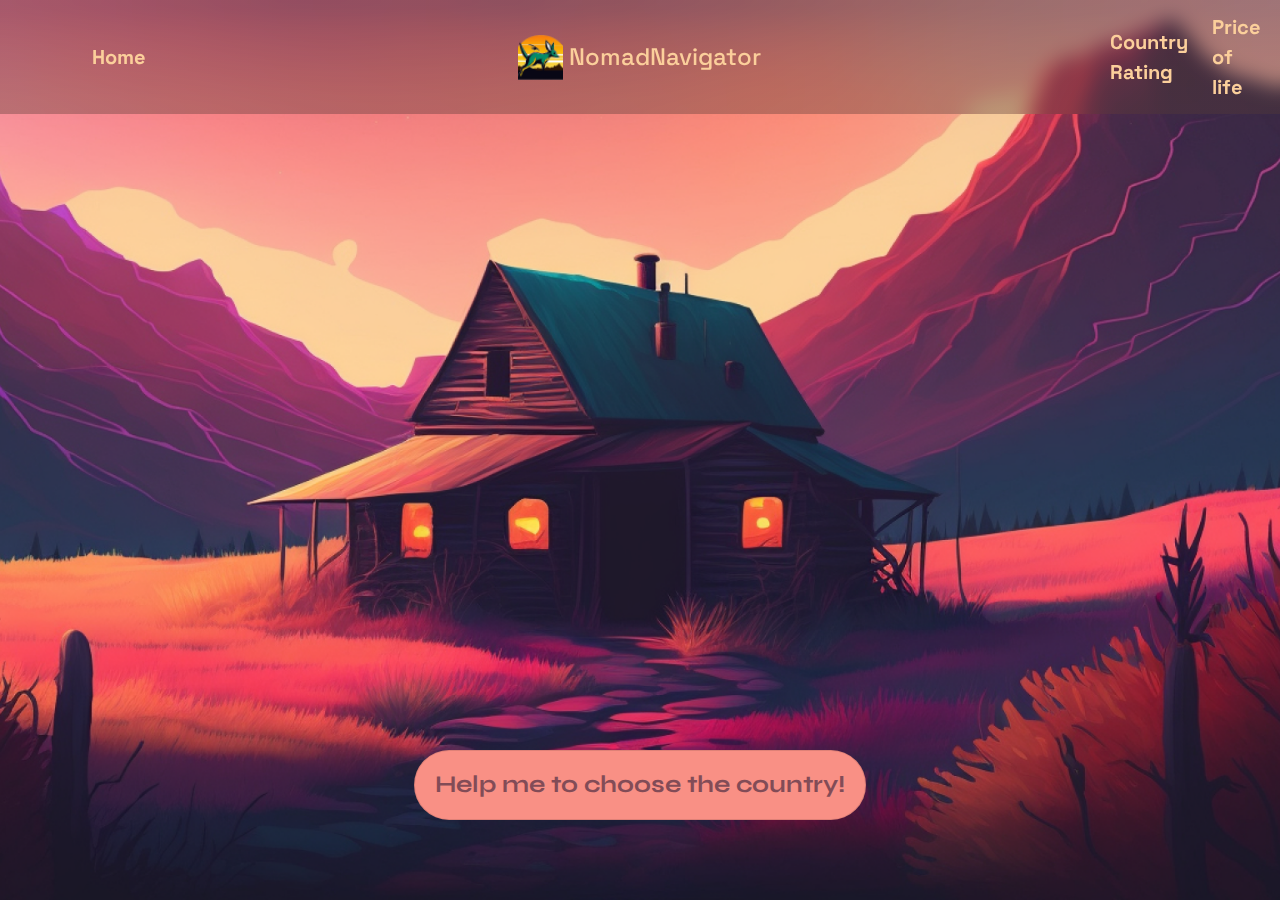
==== commit cd8342f8: "animations fix + modules" ====
--- a/interface/index.html
+++ b/interface/index.html
@@ -34,9 +34,9 @@
 
     <section class="main animate__animated animate__fadeIn wow">
         <div class="container">
-            <button class="main__button animate__animated animate__backInLeft wow">
-                Help me to choose the country!
-            </button>
+            <a href="html/chat.html" class="main__button animate__animated animate__backInLeft wow">
+                <span>Help me to choose the country!</span>
+            </a>
         </div>
     </section>
     <script src="js/main.js"></script>
--- a/interface/css/style.min.css
+++ b/interface/css/style.min.css
@@ -1 +1 @@
-.main{-webkit-animation-duration:.5s;animation-duration:.5s;position:relative;z-index:0;height:100vh;background:url(../img/main/mainscreen.png) center center/cover no-repeat}.main .container{display:-webkit-box;display:-ms-flexbox;display:flex;-webkit-box-pack:center;-ms-flex-pack:center;justify-content:center}.main__button{margin-top:750px;padding:16px 20px;background:#f99085;border:1px solid rgba(0,0,0,.1);border-radius:40px;font-family:"Syne";font-weight:700;font-size:24px}.main__button:hover{-webkit-box-shadow:0px 0px 5px 6px rgba(0,0,0,.3);box-shadow:0px 0px 5px 6px rgba(0,0,0,.3);-webkit-transform:scale(1.05);transform:scale(1.05);-webkit-transition:.7s all;transition:.7s all}.header{position:fixed;z-index:1;min-height:10%;width:100%;display:-webkit-box;display:-ms-flexbox;display:flex;-webkit-box-pack:justify;-ms-flex-pack:justify;justify-content:space-between;-webkit-backdrop-filter:blur(10px);backdrop-filter:blur(10px);background:-webkit-gradient(linear, left bottom, left top, from(rgba(0, 0, 0, 0.1)), to(rgba(0, 0, 0, 0.1))),-webkit-gradient(linear, left bottom, left top, from(rgba(120, 81, 73, 0.3)), to(rgba(120, 81, 73, 0.3)));background:linear-gradient(0deg, rgba(0, 0, 0, 0.1), rgba(0, 0, 0, 0.1)),linear-gradient(0deg, rgba(120, 81, 73, 0.3), rgba(120, 81, 73, 0.3))}.header__block{display:-webkit-box;display:-ms-flexbox;display:flex;-webkit-box-align:center;-ms-flex-align:center;align-items:center;width:33%}.header__block:nth-child(1){padding-left:80px}.header__block:nth-child(2){-webkit-box-pack:center;-ms-flex-pack:center;justify-content:center}.header__block:nth-child(3){padding:0 60px 0 240px;-webkit-box-pack:justify;-ms-flex-pack:justify;justify-content:space-between}.header__block a{text-decoration:none}.header__btn{padding:12px;border:0px solid rgba(0,0,0,.3);background-color:rgba(0,0,0,0);font-weight:700;font-size:20px;color:#fbcf9b;font-family:"Space Grotesk"}.header__btn:hover{-webkit-box-shadow:0px 0px 5px 3px rgba(0,0,0,.3);box-shadow:0px 0px 5px 3px rgba(0,0,0,.3);border:1px solid rgba(0,0,0,.1);-webkit-transition:.5s all;transition:.5s all}.header__logo{cursor:pointer;display:-webkit-box;display:-ms-flexbox;display:flex;-webkit-box-align:center;-ms-flex-align:center;align-items:center}.header__logo img{width:45px;heigth:45px}.header__logo span{margin-left:6px;color:#fbcf9b;font-family:"Space Grotesk";font-weight:500;font-size:24px}.counting{-webkit-animation-duration:.5s;animation-duration:.5s;overflow:hidden;height:100vh;display:-webkit-box;display:-ms-flexbox;display:flex;-webkit-box-pack:right;-ms-flex-pack:right;justify-content:right;background:url(../img/price/background.png) center center/cover no-repeat;padding-top:100px;padding-right:200px}.counting__menu{overflow:hidden;background:-webkit-gradient(linear, left top, left bottom, from(rgba(18, 33, 43, 0.9)), to(rgba(33, 50, 52, 0.9)));background:linear-gradient(rgba(18, 33, 43, 0.9), rgba(33, 50, 52, 0.9));padding:40px 40px 20px 40px;width:655px;height:800px;border-radius:14px}.counting__title{-webkit-animation-delay:.4s;animation-delay:.4s;-webkit-animation-duration:1.4s;animation-duration:1.4s;font-size:40px;font-family:"IBM Plex Sans";font-weight:700;letter-spacing:.005em;color:#feceab}.counting__subtitle{-webkit-animation-delay:.6s;animation-delay:.6s;-webkit-animation-duration:1.4s;animation-duration:1.4s;margin-bottom:32px;font-size:16px;font-family:"IBM Plex Sans";font-weight:400;letter-spacing:.0168em;color:#fbb6a8}.counting__subname{-webkit-animation-delay:1.4s;animation-delay:1.4s;-webkit-animation-duration:1.6s;animation-duration:1.6s;display:inline-block;font-size:14px;font-family:"IBM Plex Sans";font-weight:400;letter-spacing:.0168em;color:#fbb6a8;margin-bottom:4px}.counting__subname:nth-child(1){margin-right:192px}.counting__element{margin-bottom:20px}.counting__element:nth-child(3){-webkit-animation-delay:1.2s;animation-delay:1.2s}.counting__element:nth-child(4){-webkit-animation-delay:1.4s;animation-delay:1.4s}.counting__element:nth-child(5){-webkit-animation-delay:1.8s;animation-delay:1.8s}.counting__element:nth-child(6){-webkit-animation-delay:2s;animation-delay:2s}.counting__element:nth-child(7){-webkit-animation-delay:2.2s;animation-delay:2.2s}.counting__name{font-family:"IBM Plex Sans";font-weight:700;letter-spacing:.005em;color:#feceab;font-size:20px;margin-bottom:6px}.counting__wrapper{display:-webkit-box;display:-ms-flexbox;display:flex;-webkit-box-pack:justify;-ms-flex-pack:justify;justify-content:space-between}.counting__picker{-webkit-animation-delay:1.4s;animation-delay:1.4s;-webkit-animation-duration:1.6s;animation-duration:1.6s;background-color:#7e8689;border-radius:12px;padding-left:6px;width:224px}.counting__picks{display:-webkit-box;display:-ms-flexbox;display:flex;-webkit-box-orient:horizontal;-webkit-box-direction:normal;-ms-flex-direction:row;flex-direction:row;-webkit-box-align:center;-ms-flex-align:center;align-items:center;padding:0;margin:0;margin-right:0;list-style-type:none;height:40px;gap:4px}.counting__pick{border-radius:10px;cursor:pointer;display:-webkit-box;display:-ms-flexbox;display:flex;-webkit-box-align:center;-ms-flex-align:center;align-items:center;-webkit-box-pack:center;-ms-flex-pack:center;justify-content:center;min-width:32px;min-height:32px;font-family:"IBM Plex Sans";font-weight:400;letter-spacing:.0168em;color:#fbb6a8;color:#616161;font-size:16px}.counting__pick.active{-webkit-transition:all .9s cubic-bezier(0.25, 0.46, 0.45, 0.94);transition:all .9s cubic-bezier(0.25, 0.46, 0.45, 0.94);color:#000;background-color:#fbcf9b}.counting__wrap{width:100%;display:-webkit-box;display:-ms-flexbox;display:flex;-webkit-box-align:center;-ms-flex-align:center;align-items:center;-webkit-box-pack:center;-ms-flex-pack:center;justify-content:center}.counting__button{text-decoration:none;-webkit-animation-delay:2.4s;animation-delay:2.4s;-webkit-animation-duration:1.6s;animation-duration:1.6s;-webkit-transition:.5s all;transition:.5s all;display:-webkit-box;display:-ms-flexbox;display:flex;-webkit-box-pack:center;-ms-flex-pack:center;justify-content:center;-webkit-box-align:center;-ms-flex-align:center;align-items:center;margin-top:35px;width:180px;height:60px;background-color:#fbcf9b;border-radius:14px;font-family:"IBM Plex Sans";font-weight:700;letter-spacing:.005em;color:#feceab;font-size:20px;color:#000}.counting__button:hover{-webkit-box-shadow:0px 0px 5px 6px rgba(0,0,0,.3);box-shadow:0px 0px 5px 6px rgba(0,0,0,.3);-webkit-transform:scale(1.1);transform:scale(1.1);-webkit-transition:.7s all;transition:.7s all}.counting__select_header{-webkit-transition:.3s all;transition:.3s all;z-index:2;border-radius:12px;height:40px;width:240px;display:-webkit-box;display:-ms-flexbox;display:flex;-webkit-box-align:center;-ms-flex-align:center;align-items:center;-webkit-box-pack:left;-ms-flex-pack:left;justify-content:left;padding-left:16px;background-color:#7e8689;cursor:pointer}.counting__select_header.active{border-bottom-left-radius:0;border-bottom-right-radius:0;border-bottom:1px solid #000}.counting__select_current{font-size:16px;font-family:"IBM Plex Sans";font-weight:700;letter-spacing:.005em;color:#feceab}.counting__select_icon{margin-right:20px;display:-webkit-box;display:-ms-flexbox;display:flex;-webkit-box-align:center;-ms-flex-align:center;align-items:center;-webkit-box-pack:center;-ms-flex-pack:center;justify-content:center;height:24px;width:24px}.counting__select_body{z-index:-1;opacity:0;-webkit-transform:translateY(-20px);transform:translateY(-20px);position:absolute;display:block;width:240px;border-radius:12px;border-top-left-radius:0;border-top-right-radius:0;background-color:#7e8689}.counting__select_body.active{opacity:1;z-index:1;display:block;-webkit-transition:.8s all;transition:.8s all;-webkit-transform:translateY(0px);transform:translateY(0px)}.counting__select_item{-webkit-transition:.3s all;transition:.3s all;cursor:pointer;display:-webkit-box;display:-ms-flexbox;display:flex;-webkit-box-pack:center;-ms-flex-pack:center;justify-content:center;-webkit-box-align:center;-ms-flex-align:center;align-items:center;height:40px;font-size:16px;font-family:"IBM Plex Sans";font-weight:700;letter-spacing:.005em;color:#feceab}.counting__select_item:hover{background:rgba(20,9,39,.5);border-radius:8px}.price{overflow:hidden;z-index:0;height:100vh;background:url(../img/price/background.png) center center/cover no-repeat;display:-webkit-box;display:-ms-flexbox;display:flex;-webkit-box-orient:vertical;-webkit-box-direction:normal;-ms-flex-direction:column;flex-direction:column}.price__main{padding-top:180px;display:-webkit-box;display:-ms-flexbox;display:flex;-webkit-box-orient:vertical;-webkit-box-direction:normal;-ms-flex-direction:column;flex-direction:column;-webkit-box-align:center;-ms-flex-align:center;align-items:center}.price__title{font-family:"IBM Plex Sans";font-weight:700;letter-spacing:.005em;color:#feceab;font-size:40px;margin:0}.price__subtitle{font-family:"IBM Plex Sans";font-weight:400;letter-spacing:.0168em;color:#fbb6a8;font-size:14px}.price__wrapper{display:grid;grid-template:repeat(5, 85px)/repeat(2, 300px);gap:20px 72px;margin:80px 110px 0 800px;width:960px;height:510px}.price__country{-webkit-animation-duration:1.6s;animation-duration:1.6s;-webkit-transition:.7s all;transition:.7s all;display:-webkit-box;display:-ms-flexbox;display:flex;-webkit-box-align:center;-ms-flex-align:center;align-items:center;width:300px;height:85px;background:-webkit-gradient(linear, left top, left bottom, from(rgba(49, 64, 74, 0.9)), to(rgba(29, 36, 37, 0.9)));background:linear-gradient(rgba(49, 64, 74, 0.9), rgba(29, 36, 37, 0.9));border-radius:8px}.price__country:hover{-webkit-transform:scale(1.1) translate(-10px, -10px);transform:scale(1.1) translate(-10px, -10px)}.price__country:nth-child(1){-webkit-animation-delay:.6s;animation-delay:.6s}.price__country:nth-child(2){-webkit-animation-delay:.6s;animation-delay:.6s}.price__country:nth-child(3){margin-left:72px;-webkit-animation-delay:.8s;animation-delay:.8s}.price__country:nth-child(4){margin-left:72px;-webkit-animation-delay:.8s;animation-delay:.8s}.price__country:nth-child(5){margin-left:144px;-webkit-animation-delay:1s;animation-delay:1s}.price__country:nth-child(6){margin-left:144px;-webkit-animation-delay:1s;animation-delay:1s}.price__country:nth-child(7){margin-left:216px;-webkit-animation-delay:1.2s;animation-delay:1.2s}.price__country:nth-child(8){margin-left:216px;-webkit-animation-delay:1.2s;animation-delay:1.2s}.price__country:nth-child(9){margin-left:288px;-webkit-animation-delay:1.4s;animation-delay:1.4s}.price__country:nth-child(10){margin-left:288px;-webkit-animation-delay:1.4s;animation-delay:1.4s}.price__number{margin:0 20px;display:-webkit-box;display:-ms-flexbox;display:flex;-webkit-box-align:center;-ms-flex-align:center;align-items:center;-webkit-box-pack:center;-ms-flex-pack:center;justify-content:center;width:32px;height:32px;border-radius:100%;background-color:#fbcf9b}.price__flag{margin-right:13px;max-height:40px;max-width:60px;border-radius:8px}.price__titles{display:-webkit-box;display:-ms-flexbox;display:flex;-webkit-box-orient:vertical;-webkit-box-direction:normal;-ms-flex-direction:column;flex-direction:column;-webkit-box-pack:center;-ms-flex-pack:center;justify-content:center}.price__name{font-family:"IBM Plex Sans";font-weight:700;letter-spacing:.005em;color:#feceab;font-size:20px;color:#feceab}.price__cost{font-family:"IBM Plex Sans";font-weight:400;letter-spacing:.0168em;color:#fbb6a8;font-size:16px;color:#df978f}.stats{overflow:hidden;height:100vh;display:-webkit-box;display:-ms-flexbox;display:flex;-webkit-box-pack:justify;-ms-flex-pack:justify;justify-content:space-between;padding:120px 170px 40px 170px;background:url(../img/stats/background.png) center center/cover no-repeat}.stats__wrapper{-webkit-animation-duration:1.8s;animation-duration:1.8s;background:-webkit-gradient(linear, left top, left bottom, from(rgba(28, 14, 33, 0.9)), to(rgba(14, 45, 58, 0.9)));background:linear-gradient(rgba(28, 14, 33, 0.9), rgba(14, 45, 58, 0.9));display:-webkit-box;display:-ms-flexbox;display:flex;-webkit-box-orient:vertical;-webkit-box-direction:normal;-ms-flex-direction:column;flex-direction:column;-webkit-box-pack:justify;-ms-flex-pack:justify;justify-content:space-between;width:590px;height:800px;border-radius:14px;padding:25px 30px 30px 30px}.stats__title{-webkit-animation-delay:1s;animation-delay:1s;margin:0;display:-webkit-box;display:-ms-flexbox;display:flex;-webkit-box-pack:center;-ms-flex-pack:center;justify-content:center;font-family:"IBM Plex Sans";font-weight:700;letter-spacing:.005em;color:#feceab;font-size:40px}.stats__danger{overflow:hidden;display:grid;grid-template:repeat(17, 35px)/1fr}.stats__danger_header{-webkit-animation-delay:1.2s;animation-delay:1.2s;-webkit-animation-duration:1.6s;animation-duration:1.6s;display:-webkit-box;display:-ms-flexbox;display:flex;-webkit-box-pack:justify;-ms-flex-pack:justify;justify-content:space-between;border-bottom:1px solid rgba(255,255,255,.1)}.stats__danger_country{padding-left:64px;display:-webkit-box;display:-ms-flexbox;display:flex;-webkit-box-pack:start;-ms-flex-pack:start;justify-content:start;-webkit-box-align:center;-ms-flex-align:center;align-items:center;width:230px;font-family:"IBM Plex Sans";font-weight:400;letter-spacing:.0168em;color:#fbb6a8;font-size:16px;color:#df978f}.stats__danger_hr,.stats__danger_cta,.stats__danger_sa{width:100px;display:-webkit-box;display:-ms-flexbox;display:flex;-webkit-box-pack:center;-ms-flex-pack:center;justify-content:center;-webkit-box-align:center;-ms-flex-align:center;align-items:center;font-family:"IBM Plex Sans";font-weight:400;letter-spacing:.0168em;color:#fbb6a8;font-size:16px;color:#df978f}.stats__danger_element{-webkit-animation-duration:1.6s;animation-duration:1.6s;display:-webkit-box;display:-ms-flexbox;display:flex;-webkit-box-pack:justify;-ms-flex-pack:justify;justify-content:space-between}.stats__danger_element:nth-child(1){-webkit-animation-delay:1.4s;animation-delay:1.4s}.stats__danger_element:nth-child(2){-webkit-animation-delay:1.5s;animation-delay:1.5s}.stats__danger_element:nth-child(3){-webkit-animation-delay:1.6s;animation-delay:1.6s}.stats__danger_element:nth-child(4){-webkit-animation-delay:1.7s;animation-delay:1.7s}.stats__danger_element:nth-child(5){-webkit-animation-delay:1.8s;animation-delay:1.8s}.stats__danger_element:nth-child(6){-webkit-animation-delay:1.9s;animation-delay:1.9s}.stats__danger_element:nth-child(7){-webkit-animation-delay:2s;animation-delay:2s}.stats__danger_element:nth-child(8){-webkit-animation-delay:2.1s;animation-delay:2.1s}.stats__danger_element:nth-child(9){-webkit-animation-delay:2.2s;animation-delay:2.2s}.stats__danger_element:nth-child(10){-webkit-animation-delay:2.3s;animation-delay:2.3s}.stats__danger_element:nth-child(11){-webkit-animation-delay:2.4s;animation-delay:2.4s}.stats__danger_element:nth-child(12){-webkit-animation-delay:2.5s;animation-delay:2.5s}.stats__danger_element:nth-child(13){-webkit-animation-delay:2.6s;animation-delay:2.6s}.stats__danger_element:nth-child(14){-webkit-animation-delay:2.7s;animation-delay:2.7s}.stats__danger_element:nth-child(15){-webkit-animation-delay:2.8s;animation-delay:2.8s}.stats__danger_element:nth-child(16){-webkit-animation-delay:2.9s;animation-delay:2.9s}.stats__danger_element:nth-child(17){-webkit-animation-delay:3s;animation-delay:3s}.stats__danger_wrap{display:-webkit-box;display:-ms-flexbox;display:flex;-webkit-box-align:center;-ms-flex-align:center;align-items:center;-webkit-box-pack:start;-ms-flex-pack:start;justify-content:start;width:230px}.stats__danger_img{margin-left:24px;width:30px;height:20px;border-radius:5px}.stats__danger_name{font-family:"IBM Plex Sans";font-weight:700;letter-spacing:.005em;color:#feceab;font-size:20px;margin-left:10px}.stats__diagram{display:-webkit-box;display:-ms-flexbox;display:flex;-webkit-box-pack:center;-ms-flex-pack:center;justify-content:center;height:418px}.stats__diagram circle{-webkit-animation-delay:1.4s;animation-delay:1.4s;-webkit-animation-duration:1.6s;animation-duration:1.6s;z-index:1;fill:none;stroke-width:8;stroke-linecap:round}.stats__countries{overflow:hidden;padding-left:20px;padding-right:20px;height:150px;display:-webkit-box;display:-ms-flexbox;display:flex;-webkit-box-orient:vertical;-webkit-box-direction:normal;-ms-flex-direction:column;flex-direction:column;-ms-flex-wrap:wrap;flex-wrap:wrap;-webkit-box-pack:center;-ms-flex-pack:center;justify-content:center;-ms-flex-line-pack:justify;align-content:space-between}.stats__country{-webkit-animation-duration:2s;animation-duration:2s;-webkit-animation-delay:1.6s;animation-delay:1.6s;height:30px;width:150px;display:-webkit-box;display:-ms-flexbox;display:flex;-webkit-box-pack:justify;-ms-flex-pack:justify;justify-content:space-between;-webkit-box-align:center;-ms-flex-align:center;align-items:center}.stats__country_block{display:-webkit-box;display:-ms-flexbox;display:flex;-webkit-box-pack:start;-ms-flex-pack:start;justify-content:start;-webkit-box-align:center;-ms-flex-align:center;align-items:center}.stats__country_color{margin-right:8px;width:15px;height:15px;border-radius:100%}.stats__country_name{font-family:"IBM Plex Sans";font-weight:700;letter-spacing:.005em;color:#feceab;font-size:20px}.stats__country_level{font-family:"IBM Plex Sans";font-weight:400;letter-spacing:.0168em;color:#fbb6a8;font-size:16px}.stats__pages{-webkit-animation-delay:1.8s;animation-delay:1.8s;-webkit-animation-duration:1.6s;animation-duration:1.6s;display:-webkit-box;display:-ms-flexbox;display:flex;-webkit-box-pack:justify;-ms-flex-pack:justify;justify-content:space-between}.stats__pages_btn{-webkit-transition:.5s all;transition:.5s all;font-family:"IBM Plex Sans";font-weight:400;letter-spacing:.0168em;color:#fbb6a8;font-size:18px;color:#000;display:-webkit-box;display:-ms-flexbox;display:flex;-webkit-box-align:center;-ms-flex-align:center;align-items:center;border:none;padding:0;width:130px;height:40px;background-color:#fbcf9b;border-radius:14px}.stats__pages_btn:nth-child(1){-webkit-box-pack:left;-ms-flex-pack:left;justify-content:left;padding-left:12px}.stats__pages_btn:nth-child(1) img{margin-right:6px}.stats__pages_btn:nth-child(3){-webkit-box-pack:right;-ms-flex-pack:right;justify-content:right;padding-right:20px}.stats__pages_btn:nth-child(3) img{margin-left:12px}.stats__pages_btn:hover{border:none;-webkit-transform:scale(1.1) translateY(2px);transform:scale(1.1) translateY(2px);-webkit-box-shadow:0px 0px 7px 3px rgba(242,228,174,.3);box-shadow:0px 0px 7px 3px rgba(242,228,174,.3)}.stats__pages_number{display:-webkit-box;display:-ms-flexbox;display:flex;-webkit-box-pack:center;-ms-flex-pack:center;justify-content:center;-webkit-box-align:center;-ms-flex-align:center;align-items:center;font-family:"IBM Plex Sans";font-weight:700;letter-spacing:.005em;color:#feceab;font-size:20px}.stats__pages_total::before{content:"/"}/*# sourceMappingURL=style.min.css.map */+.main{-webkit-animation-duration:.5s;animation-duration:.5s;position:relative;z-index:0;height:100vh;background:url(../img/main/mainscreen.png) center center/cover no-repeat}.main .container{display:-webkit-box;display:-ms-flexbox;display:flex;-webkit-box-pack:center;-ms-flex-pack:center;justify-content:center}.main__button{text-decoration:none;margin-top:750px;padding:16px 20px;background:#f99085;border:1px solid rgba(0,0,0,.1);border-radius:40px;font-family:"Syne";font-weight:700;font-size:24px}.main__button span{color:#342039;opacity:.6}.main__button:hover{-webkit-box-shadow:0px 0px 5px 6px rgba(0,0,0,.3);box-shadow:0px 0px 5px 6px rgba(0,0,0,.3);-webkit-transform:scale(1.05);transform:scale(1.05);-webkit-transition:.7s all;transition:.7s all}.header{position:fixed;z-index:1;min-height:10%;width:100%;display:-webkit-box;display:-ms-flexbox;display:flex;-webkit-box-pack:justify;-ms-flex-pack:justify;justify-content:space-between;-webkit-backdrop-filter:blur(10px);backdrop-filter:blur(10px);background:-webkit-gradient(linear, left bottom, left top, from(rgba(0, 0, 0, 0.1)), to(rgba(0, 0, 0, 0.1))),-webkit-gradient(linear, left bottom, left top, from(rgba(120, 81, 73, 0.3)), to(rgba(120, 81, 73, 0.3)));background:linear-gradient(0deg, rgba(0, 0, 0, 0.1), rgba(0, 0, 0, 0.1)),linear-gradient(0deg, rgba(120, 81, 73, 0.3), rgba(120, 81, 73, 0.3))}.header__block{display:-webkit-box;display:-ms-flexbox;display:flex;-webkit-box-align:center;-ms-flex-align:center;align-items:center;width:33%}.header__block:nth-child(1){padding-left:80px}.header__block:nth-child(2){-webkit-box-pack:center;-ms-flex-pack:center;justify-content:center}.header__block:nth-child(3){padding:0 60px 0 240px;-webkit-box-pack:justify;-ms-flex-pack:justify;justify-content:space-between}.header__block a{text-decoration:none}.header__btn{padding:12px;border:0px solid rgba(0,0,0,.3);background-color:rgba(0,0,0,0);font-weight:700;font-size:20px;color:#fbcf9b;font-family:"Space Grotesk"}.header__btn:hover{-webkit-box-shadow:0px 0px 5px 3px rgba(0,0,0,.3);box-shadow:0px 0px 5px 3px rgba(0,0,0,.3);border:1px solid rgba(0,0,0,.1);-webkit-transition:.5s all;transition:.5s all}.header__logo{cursor:pointer;display:-webkit-box;display:-ms-flexbox;display:flex;-webkit-box-align:center;-ms-flex-align:center;align-items:center}.header__logo img{width:45px;heigth:45px}.header__logo span{margin-left:6px;color:#fbcf9b;font-family:"Space Grotesk";font-weight:500;font-size:24px}.counting{-webkit-animation-duration:.5s;animation-duration:.5s;overflow:hidden;height:100vh;display:-webkit-box;display:-ms-flexbox;display:flex;-webkit-box-pack:right;-ms-flex-pack:right;justify-content:right;background:url(../img/price/background.png) center center/cover no-repeat;padding-top:95px;padding-right:200px}.counting__menu{overflow:hidden;background:-webkit-gradient(linear, left top, left bottom, from(rgba(18, 33, 43, 0.9)), to(rgba(33, 50, 52, 0.9)));background:linear-gradient(rgba(18, 33, 43, 0.9), rgba(33, 50, 52, 0.9));padding:40px 40px 20px 40px;width:655px;height:840px;border-radius:14px}.counting__title{-webkit-animation-delay:.4s;animation-delay:.4s;-webkit-animation-duration:1.4s;animation-duration:1.4s;font-size:40px;font-family:"IBM Plex Sans";font-weight:700;letter-spacing:.005em;color:#feceab}.counting__subtitle{-webkit-animation-delay:.6s;animation-delay:.6s;-webkit-animation-duration:1.4s;animation-duration:1.4s;margin-bottom:32px;font-size:16px;font-family:"IBM Plex Sans";font-weight:400;letter-spacing:.0168em;color:#fbb6a8}.counting__subname{-webkit-animation-delay:1.4s;animation-delay:1.4s;-webkit-animation-duration:1.6s;animation-duration:1.6s;display:inline-block;font-size:14px;font-family:"IBM Plex Sans";font-weight:400;letter-spacing:.0168em;color:#fbb6a8;margin-bottom:4px}.counting__subname:nth-child(1){margin-right:192px}.counting__element{margin-bottom:20px}.counting__element:nth-child(3){-webkit-animation-delay:1.2s;animation-delay:1.2s}.counting__element:nth-child(4){-webkit-animation-delay:1.4s;animation-delay:1.4s}.counting__element:nth-child(5){-webkit-animation-delay:1.8s;animation-delay:1.8s}.counting__element:nth-child(6){-webkit-animation-delay:2s;animation-delay:2s}.counting__element:nth-child(7){-webkit-animation-delay:2.2s;animation-delay:2.2s}.counting__name{font-family:"IBM Plex Sans";font-weight:700;letter-spacing:.005em;color:#feceab;font-size:20px;margin-bottom:6px}.counting__wrapper{display:-webkit-box;display:-ms-flexbox;display:flex;-webkit-box-pack:justify;-ms-flex-pack:justify;justify-content:space-between}.counting__picker{-webkit-animation-delay:1.4s;animation-delay:1.4s;-webkit-animation-duration:1.6s;animation-duration:1.6s;background-color:#7e8689;border-radius:12px;padding-left:6px;width:224px}.counting__picks{display:-webkit-box;display:-ms-flexbox;display:flex;-webkit-box-orient:horizontal;-webkit-box-direction:normal;-ms-flex-direction:row;flex-direction:row;-webkit-box-align:center;-ms-flex-align:center;align-items:center;padding:0;margin:0;margin-right:0;list-style-type:none;height:40px;gap:4px}.counting__pick{border-radius:10px;cursor:pointer;display:-webkit-box;display:-ms-flexbox;display:flex;-webkit-box-align:center;-ms-flex-align:center;align-items:center;-webkit-box-pack:center;-ms-flex-pack:center;justify-content:center;min-width:32px;min-height:32px;font-family:"IBM Plex Sans";font-weight:400;letter-spacing:.0168em;color:#fbb6a8;color:#616161;font-size:16px}.counting__pick.active{-webkit-transition:all .9s cubic-bezier(0.25, 0.46, 0.45, 0.94);transition:all .9s cubic-bezier(0.25, 0.46, 0.45, 0.94);color:#000;background-color:#fbcf9b}.counting__wrap{width:100%;display:-webkit-box;display:-ms-flexbox;display:flex;-webkit-box-align:center;-ms-flex-align:center;align-items:center;-webkit-box-pack:center;-ms-flex-pack:center;justify-content:center}.counting__button{opacity:0;-webkit-transition:opacity 1.2s;transition:opacity 1.2s;display:-webkit-box;display:-ms-flexbox;display:flex;text-decoration:none;-webkit-box-pack:center;-ms-flex-pack:center;justify-content:center;-webkit-box-align:center;-ms-flex-align:center;align-items:center;margin-top:70px;width:180px;height:60px;background-color:#fbcf9b;border-radius:14px;font-family:"IBM Plex Sans";font-weight:700;letter-spacing:.005em;color:#feceab;font-size:20px;color:#000}.counting__button:hover{-webkit-box-shadow:0px 0px 5px 6px rgba(0,0,0,.3);box-shadow:0px 0px 5px 6px rgba(0,0,0,.3);-webkit-transform:scale(1.1);transform:scale(1.1);-webkit-transition:.7s all;transition:.7s all}.counting__select_header{-webkit-transition:.3s all;transition:.3s all;z-index:2;border-radius:12px;height:40px;width:240px;display:-webkit-box;display:-ms-flexbox;display:flex;-webkit-box-align:center;-ms-flex-align:center;align-items:center;-webkit-box-pack:left;-ms-flex-pack:left;justify-content:left;padding-left:16px;background-color:#7e8689;cursor:pointer}.counting__select_header.active{border-bottom-left-radius:0;border-bottom-right-radius:0;border-bottom:1px solid #000}.counting__select_current{font-size:16px;font-family:"IBM Plex Sans";font-weight:700;letter-spacing:.005em;color:#feceab}.counting__select_icon{margin-right:20px;display:-webkit-box;display:-ms-flexbox;display:flex;-webkit-box-align:center;-ms-flex-align:center;align-items:center;-webkit-box-pack:center;-ms-flex-pack:center;justify-content:center;height:24px;width:24px}.counting__select_body{z-index:-1;opacity:0;-webkit-transform:translateY(-20px);transform:translateY(-20px);position:absolute;display:none;width:240px;border-radius:12px;border-top-left-radius:0;border-top-right-radius:0;background-color:#7e8689}.counting__select_body.active{opacity:1;z-index:1;display:block;-webkit-transition:.8s all;transition:.8s all;-webkit-transform:translateY(0px);transform:translateY(0px)}.counting__select_item{-webkit-transition:.3s all;transition:.3s all;cursor:pointer;display:-webkit-box;display:-ms-flexbox;display:flex;-webkit-box-pack:center;-ms-flex-pack:center;justify-content:center;-webkit-box-align:center;-ms-flex-align:center;align-items:center;height:40px;font-size:16px;font-family:"IBM Plex Sans";font-weight:700;letter-spacing:.005em;color:#feceab}.counting__select_item:hover{background:rgba(20,9,39,.5);border-radius:8px}.price{overflow:hidden;z-index:0;height:100vh;background:url(../img/price/background.png) center center/cover no-repeat;display:-webkit-box;display:-ms-flexbox;display:flex;-webkit-box-orient:vertical;-webkit-box-direction:normal;-ms-flex-direction:column;flex-direction:column}.price__main{padding-top:180px;display:-webkit-box;display:-ms-flexbox;display:flex;-webkit-box-orient:vertical;-webkit-box-direction:normal;-ms-flex-direction:column;flex-direction:column;-webkit-box-align:center;-ms-flex-align:center;align-items:center}.price__title{font-family:"IBM Plex Sans";font-weight:700;letter-spacing:.005em;color:#feceab;font-size:40px;margin:0}.price__subtitle{font-family:"IBM Plex Sans";font-weight:400;letter-spacing:.0168em;color:#fbb6a8;font-size:14px}.price__wrapper{display:grid;grid-template:repeat(5, 85px)/repeat(2, 300px);gap:20px 72px;margin:80px 110px 0 800px;width:960px;height:510px}.price__country{-webkit-transition:.7s all;transition:.7s all;display:-webkit-box;display:-ms-flexbox;display:flex;-webkit-box-align:center;-ms-flex-align:center;align-items:center;width:300px;height:85px;background:-webkit-gradient(linear, left top, left bottom, from(rgba(49, 64, 74, 0.9)), to(rgba(29, 36, 37, 0.9)));background:linear-gradient(rgba(49, 64, 74, 0.9), rgba(29, 36, 37, 0.9));border-radius:8px;-webkit-animation-duration:1.6s;animation-duration:1.6s}.price__country:nth-child(1){-webkit-animation-delay:.6s;animation-delay:.6s}.price__country:nth-child(2){-webkit-animation-delay:.6s;animation-delay:.6s}.price__country:nth-child(3){margin-left:72px;-webkit-animation-delay:.8s;animation-delay:.8s}.price__country:nth-child(4){margin-left:72px;-webkit-animation-delay:.8s;animation-delay:.8s}.price__country:nth-child(5){margin-left:144px;-webkit-animation-delay:1s;animation-delay:1s}.price__country:nth-child(6){margin-left:144px;-webkit-animation-delay:1s;animation-delay:1s}.price__country:nth-child(7){margin-left:216px;-webkit-animation-delay:1.2s;animation-delay:1.2s}.price__country:nth-child(8){margin-left:216px;-webkit-animation-delay:1.2s;animation-delay:1.2s}.price__country:nth-child(9){margin-left:288px;-webkit-animation-delay:1.4s;animation-delay:1.4s}.price__country:nth-child(10){margin-left:288px;-webkit-animation-delay:1.4s;animation-delay:1.4s}.price__country:hover{-webkit-transform:scale(1.1) translate(-10px, -10px);transform:scale(1.1) translate(-10px, -10px)}.price__number{margin:0 20px;display:-webkit-box;display:-ms-flexbox;display:flex;-webkit-box-align:center;-ms-flex-align:center;align-items:center;-webkit-box-pack:center;-ms-flex-pack:center;justify-content:center;width:32px;height:32px;border-radius:100%;background-color:#fbcf9b}.price__flag{margin-right:13px;max-height:40px;max-width:60px;border-radius:8px}.price__titles{display:-webkit-box;display:-ms-flexbox;display:flex;-webkit-box-orient:vertical;-webkit-box-direction:normal;-ms-flex-direction:column;flex-direction:column;-webkit-box-pack:center;-ms-flex-pack:center;justify-content:center}.price__name{font-family:"IBM Plex Sans";font-weight:700;letter-spacing:.005em;color:#feceab;font-size:20px;color:#feceab}.price__cost{font-family:"IBM Plex Sans";font-weight:400;letter-spacing:.0168em;color:#fbb6a8;font-size:16px;color:#df978f}.stats{overflow:hidden;height:100vh;display:-webkit-box;display:-ms-flexbox;display:flex;-webkit-box-pack:justify;-ms-flex-pack:justify;justify-content:space-between;padding:120px 170px 40px 170px;background:url(../img/stats/background.png) center center/cover no-repeat}.stats__wrapper{-webkit-animation-duration:1.8s;animation-duration:1.8s;background:-webkit-gradient(linear, left top, left bottom, from(rgba(28, 14, 33, 0.9)), to(rgba(14, 45, 58, 0.9)));background:linear-gradient(rgba(28, 14, 33, 0.9), rgba(14, 45, 58, 0.9));display:-webkit-box;display:-ms-flexbox;display:flex;-webkit-box-orient:vertical;-webkit-box-direction:normal;-ms-flex-direction:column;flex-direction:column;-webkit-box-pack:justify;-ms-flex-pack:justify;justify-content:space-between;width:590px;height:800px;border-radius:14px;padding:25px 30px 30px 30px}.stats__title{-webkit-animation-delay:1s;animation-delay:1s;margin:0;display:-webkit-box;display:-ms-flexbox;display:flex;-webkit-box-pack:center;-ms-flex-pack:center;justify-content:center;font-family:"IBM Plex Sans";font-weight:700;letter-spacing:.005em;color:#feceab;font-size:40px}.stats__danger{overflow:hidden;display:grid;grid-template:repeat(17, 35px)/1fr}.stats__danger_header{-webkit-animation-delay:1.2s;animation-delay:1.2s;-webkit-animation-duration:1.6s;animation-duration:1.6s;display:-webkit-box;display:-ms-flexbox;display:flex;-webkit-box-pack:justify;-ms-flex-pack:justify;justify-content:space-between;border-bottom:1px solid rgba(255,255,255,.1)}.stats__danger_country{padding-left:64px;display:-webkit-box;display:-ms-flexbox;display:flex;-webkit-box-pack:start;-ms-flex-pack:start;justify-content:start;-webkit-box-align:center;-ms-flex-align:center;align-items:center;width:230px;font-family:"IBM Plex Sans";font-weight:400;letter-spacing:.0168em;color:#fbb6a8;font-size:16px;color:#df978f}.stats__danger_hr,.stats__danger_cta,.stats__danger_sa{width:100px;display:-webkit-box;display:-ms-flexbox;display:flex;-webkit-box-pack:center;-ms-flex-pack:center;justify-content:center;-webkit-box-align:center;-ms-flex-align:center;align-items:center;font-family:"IBM Plex Sans";font-weight:400;letter-spacing:.0168em;color:#fbb6a8;font-size:16px;color:#df978f}.stats__danger_element{-webkit-animation-duration:1.6s;animation-duration:1.6s;display:-webkit-box;display:-ms-flexbox;display:flex;-webkit-box-pack:justify;-ms-flex-pack:justify;justify-content:space-between}.stats__danger_element:nth-child(1){-webkit-animation-delay:1.4s;animation-delay:1.4s}.stats__danger_element:nth-child(2){-webkit-animation-delay:1.5s;animation-delay:1.5s}.stats__danger_element:nth-child(3){-webkit-animation-delay:1.6s;animation-delay:1.6s}.stats__danger_element:nth-child(4){-webkit-animation-delay:1.7s;animation-delay:1.7s}.stats__danger_element:nth-child(5){-webkit-animation-delay:1.8s;animation-delay:1.8s}.stats__danger_element:nth-child(6){-webkit-animation-delay:1.9s;animation-delay:1.9s}.stats__danger_element:nth-child(7){-webkit-animation-delay:2s;animation-delay:2s}.stats__danger_element:nth-child(8){-webkit-animation-delay:2.1s;animation-delay:2.1s}.stats__danger_element:nth-child(9){-webkit-animation-delay:2.2s;animation-delay:2.2s}.stats__danger_element:nth-child(10){-webkit-animation-delay:2.3s;animation-delay:2.3s}.stats__danger_element:nth-child(11){-webkit-animation-delay:2.4s;animation-delay:2.4s}.stats__danger_element:nth-child(12){-webkit-animation-delay:2.5s;animation-delay:2.5s}.stats__danger_element:nth-child(13){-webkit-animation-delay:2.6s;animation-delay:2.6s}.stats__danger_element:nth-child(14){-webkit-animation-delay:2.7s;animation-delay:2.7s}.stats__danger_element:nth-child(15){-webkit-animation-delay:2.8s;animation-delay:2.8s}.stats__danger_element:nth-child(16){-webkit-animation-delay:2.9s;animation-delay:2.9s}.stats__danger_element:nth-child(17){-webkit-animation-delay:3s;animation-delay:3s}.stats__danger_wrap{display:-webkit-box;display:-ms-flexbox;display:flex;-webkit-box-align:center;-ms-flex-align:center;align-items:center;-webkit-box-pack:start;-ms-flex-pack:start;justify-content:start;width:230px}.stats__danger_img{margin-left:24px;width:30px;height:20px;border-radius:5px}.stats__danger_name{font-family:"IBM Plex Sans";font-weight:700;letter-spacing:.005em;color:#feceab;font-size:20px;margin-left:10px}.stats__diagram{display:-webkit-box;display:-ms-flexbox;display:flex;-webkit-box-pack:center;-ms-flex-pack:center;justify-content:center;height:418px}.stats__diagram circle{-webkit-animation-delay:1.4s;animation-delay:1.4s;-webkit-animation-duration:1.6s;animation-duration:1.6s;z-index:1;fill:none;stroke-width:8;stroke-linecap:round}.stats__countries{overflow:hidden;padding-left:20px;padding-right:20px;height:150px;display:-webkit-box;display:-ms-flexbox;display:flex;-webkit-box-orient:vertical;-webkit-box-direction:normal;-ms-flex-direction:column;flex-direction:column;-ms-flex-wrap:wrap;flex-wrap:wrap;-webkit-box-pack:center;-ms-flex-pack:center;justify-content:center;-ms-flex-line-pack:justify;align-content:space-between}.stats__country{-webkit-animation-duration:2s;animation-duration:2s;-webkit-animation-delay:1.6s;animation-delay:1.6s;height:30px;width:150px;display:-webkit-box;display:-ms-flexbox;display:flex;-webkit-box-pack:justify;-ms-flex-pack:justify;justify-content:space-between;-webkit-box-align:center;-ms-flex-align:center;align-items:center}.stats__country_block{display:-webkit-box;display:-ms-flexbox;display:flex;-webkit-box-pack:start;-ms-flex-pack:start;justify-content:start;-webkit-box-align:center;-ms-flex-align:center;align-items:center}.stats__country_color{margin-right:8px;width:15px;height:15px;border-radius:100%}.stats__country_name{font-family:"IBM Plex Sans";font-weight:700;letter-spacing:.005em;color:#feceab;font-size:20px}.stats__country_level{font-family:"IBM Plex Sans";font-weight:400;letter-spacing:.0168em;color:#fbb6a8;font-size:16px}.stats__pages{-webkit-animation-delay:1.8s;animation-delay:1.8s;-webkit-animation-duration:1.6s;animation-duration:1.6s;display:-webkit-box;display:-ms-flexbox;display:flex;-webkit-box-pack:justify;-ms-flex-pack:justify;justify-content:space-between}.stats__pages_btn{-webkit-transition:.5s all;transition:.5s all;font-family:"IBM Plex Sans";font-weight:400;letter-spacing:.0168em;color:#fbb6a8;font-size:18px;color:#000;display:-webkit-box;display:-ms-flexbox;display:flex;-webkit-box-align:center;-ms-flex-align:center;align-items:center;border:none;padding:0;width:130px;height:40px;background-color:#fbcf9b;border-radius:14px}.stats__pages_btn:nth-child(1){-webkit-box-pack:left;-ms-flex-pack:left;justify-content:left;padding-left:12px}.stats__pages_btn:nth-child(1) img{margin-right:6px}.stats__pages_btn:nth-child(3){-webkit-box-pack:right;-ms-flex-pack:right;justify-content:right;padding-right:20px}.stats__pages_btn:nth-child(3) img{margin-left:12px}.stats__pages_btn:hover{border:none;-webkit-transform:scale(1.1) translateY(2px);transform:scale(1.1) translateY(2px);-webkit-box-shadow:0px 0px 7px 3px rgba(242,228,174,.3);box-shadow:0px 0px 7px 3px rgba(242,228,174,.3)}.stats__pages_number{display:-webkit-box;display:-ms-flexbox;display:flex;-webkit-box-pack:center;-ms-flex-pack:center;justify-content:center;-webkit-box-align:center;-ms-flex-align:center;align-items:center;font-family:"IBM Plex Sans";font-weight:700;letter-spacing:.005em;color:#feceab;font-size:20px}.stats__pages_total::before{content:"/"}.chat{height:100vh;-webkit-animation-duration:.5s;animation-duration:.5s;background:url(../img/chat/background.png) center center/cover no-repeat}/*# sourceMappingURL=style.min.css.map */